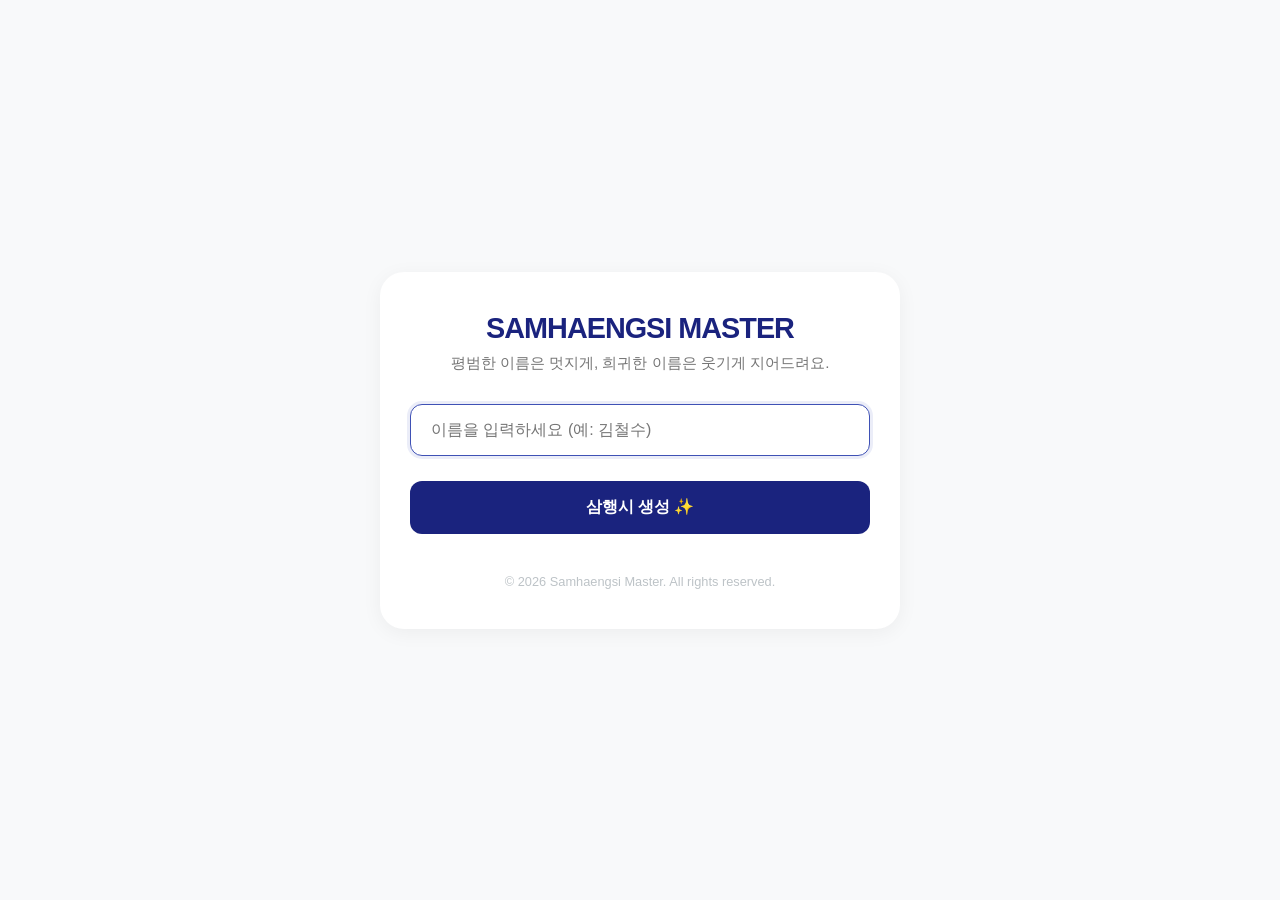
==== index.html @ 1aafc0a6 "Add funny and absurd fallbacks for missing characters" ====
<!DOCTYPE html>
<html lang="ko">
<head>
    <meta charset="UTF-8">
    <meta name="viewport" content="width=device-width, initial-scale=1.0">
    <title>삼행시 마스터 | Samhaengsi Master</title>
    <style>
        :root {
            --primary-color: #1a237e;
            --accent-color: #3f51b5;
            --bg-color: #f8f9fa;
            --card-bg: #ffffff;
            --text-main: #212121;
            --text-sub: #757575;
            --border-color: #e0e0e0;
        }

        * {
            box-sizing: border-box;
            margin: 0;
            padding: 0;
            font-family: 'Pretendard', -apple-system, BlinkMacSystemFont, 'Apple SD Gothic Neo', 'Noto Sans KR', 'Malgun Gothic', sans-serif;
        }

        body {
            background-color: var(--bg-color);
            color: var(--text-main);
            display: flex;
            justify-content: center;
            align-items: center;
            min-height: 100vh;
            padding: 20px;
        }

        .app-container {
            max-width: 520px;
            width: 100%;
            background: var(--card-bg);
            padding: 40px 30px;
            border-radius: 24px;
            box-shadow: 0 4px 20px rgba(0,0,0,0.05);
            text-align: center;
        }

        .header {
            margin-bottom: 30px;
        }

        .header h1 {
            font-size: 1.8rem;
            color: var(--primary-color);
            font-weight: 800;
            letter-spacing: -1px;
            margin-bottom: 8px;
        }

        .header p {
            font-size: 0.95rem;
            color: var(--text-sub);
        }

        .input-section {
            margin-bottom: 25px;
        }

        input {
            width: 100%;
            padding: 16px 20px;
            border: 1px solid var(--border-color);
            border-radius: 12px;
            font-size: 1rem;
            outline: none;
            transition: all 0.2s;
            background-color: #fff;
        }

        input:focus {
            border-color: var(--accent-color);
            box-shadow: 0 0 0 3px rgba(63, 81, 181, 0.1);
        }

        .btn-group {
            display: flex;
            gap: 10px;
        }

        button {
            flex: 1;
            padding: 16px;
            border: none;
            border-radius: 12px;
            font-size: 1rem;
            font-weight: 700;
            cursor: pointer;
            transition: all 0.2s;
        }

        .btn-primary {
            background-color: var(--primary-color);
            color: white;
        }

        .btn-primary:hover {
            background-color: var(--accent-color);
            transform: translateY(-1px);
        }

        .btn-copy {
            background-color: #f1f3f4;
            color: var(--text-main);
            display: none;
        }

        .btn-copy:hover {
            background-color: #e8eaed;
        }

        #result-area {
            margin-top: 40px;
            text-align: left;
        }

        .poem-card {
            padding: 24px;
            background-color: #fafafa;
            border-radius: 16px;
            border-left: 4px solid var(--primary-color);
            display: none;
            animation: slideUp 0.4s ease-out forwards;
        }

        @keyframes slideUp {
            from { opacity: 0; transform: translateY(10px); }
            to { opacity: 1; transform: translateY(0); }
        }

        .poem-line {
            margin-bottom: 16px;
            display: flex;
            align-items: center;
        }

        .poem-line:last-child {
            margin-bottom: 0;
        }

        .initial-box {
            width: 36px;
            height: 36px;
            background-color: var(--primary-color);
            color: white;
            display: flex;
            justify-content: center;
            align-items: center;
            border-radius: 8px;
            font-weight: 900;
            font-size: 1.1rem;
            margin-right: 16px;
            flex-shrink: 0;
        }

        .content-text {
            font-size: 1.05rem;
            color: #333;
            font-weight: 500;
            line-height: 1.5;
        }

        .footer {
            margin-top: 40px;
            font-size: 0.8rem;
            color: #bdc3c7;
        }

        #toast {
            position: fixed;
            bottom: 30px;
            left: 50%;
            transform: translateX(-50%);
            background: rgba(0,0,0,0.8);
            color: white;
            padding: 10px 20px;
            border-radius: 30px;
            font-size: 0.9rem;
            display: none;
            z-index: 1000;
        }
    </style>
</head>
<body>

<div class="app-container">
    <div class="header">
        <h1>SAMHAENGSI MASTER</h1>
        <p>평범한 이름은 멋지게, 희귀한 이름은 웃기게 지어드려요.</p>
    </div>

    <div class="input-section">
        <input type="text" id="nameInput" placeholder="이름을 입력하세요 (예: 김철수)" maxlength="10">
    </div>

    <div class="btn-group">
        <button class="btn-primary" onclick="generatePoem()">삼행시 생성 ✨</button>
        <button id="copyBtn" class="btn-copy" onclick="copyToClipboard()">복사하기 📋</button>
    </div>

    <div id="result-area">
        <div id="poemCard" class="poem-card"></div>
    </div>

    <div class="footer">
        © 2026 Samhaengsi Master. All rights reserved.
    </div>
</div>

<div id="toast">복사되었습니다!</div>

<script>
    const database = {
        '가': {
            start: ['가장 먼저 떠오르는 소중한 사람', '가슴 속에 품어온 따뜻한 진심', '가을 햇살처럼 포근한 당신의 미소'],
            middle: ['가까이서 지켜보는 것만으로도 충분한', '가볍게 산책하며 오늘 하루를 정리하고', '가늠할 수 없는 당신의 열정을 응원해요'],
            end: ['가장 행복한 순간이 당신과 함께하길', '가뿐하게 오늘 하루도 잘 마무리에요', '가슴 벅찬 감동이 일상에 가득하기를']
        },
        '나': {
            start: ['나른한 오후의 햇살 같은 따스함', '나만 알고 싶은 숨은 보석 같은 당신', '나 오늘 좀 괜찮은데? 싶은 그런 날'],
            middle: ['나를 설레게 하는 당신의 깜짝 선물', '나란히 앉아 도란도란 이야기 나누고픈', '나날이 발전하는 당신의 모습이 멋져요'],
            end: ['나날이 더 좋은 사람으로 성장할 당신', '나란히 서서 같은 곳을 바라보는 우리', '나중에 돌아봐도 미소 지을 오늘이길']
        },
        '다': {
            start: ['다 잘될 거예요, 걱정은 잠시 접어둬요', '다채로운 일상의 조각들이 모여지는 오늘', '다정한 말투에 사르르 녹아버리는 마음'],
            middle: ['다시 생각해도 당신은 정말 좋은 사람', '다채로운 매력으로 주변을 물들이는', '다정함이 배어있는 행동에 감동받아요'],
            end: ['다 이루어질 거예요, 당신의 간절한 꿈', '다시는 오지 않을 소중한 찰나를 즐기세요', '다 함께 웃으며 행복한 추억을 남기길']
        },
        '라': {
            start: ['라떼 한 잔의 여유가 필요한 시간', '라디오에서 최애곡이 흘러나올 때의 기분'],
            middle: ['라인업을 화려하게 장식할 오늘의 주인공', '라벨을 떼지 않은 새 옷처럼 설레는'],
            end: ['라라라 콧노래가 절로 나오는 하루 되길', '라이징 스타보다 더 반짝이는 당신입니다']
        },
        '마': {
            start: ['마음 속에 저장하고 싶은 오늘의 풍경', '마법처럼 기분 좋은 일이 생길 것 같아요'],
            middle: ['마주 앉아 도란도란 이야기 나누고 싶은', '마음이 따뜻해지는 코코아 한 잔의 위로'],
            end: ['마침내 빛을 발할 당신의 노력을 믿어요', '마음 부자가 되는 넉넉한 하루 보내세요']
        },
        '바': {
            start: ['바쁜 일상 속에서도 잃지 않는 유머', '바람 소리가 기분 좋게 귓가를 스칠 때'],
            middle: ['바삐 움직이는 세상 속 나만의 속도로', '바르게 행동하려 노력하는 당신의 마음'],
            end: ['바라는 모든 일이 착착 이뤄질 거예요', '바닥난 에너지도 풀충전되는 하루 되길']
        },
        '사': {
            start: ['사랑 가득한 하트 뿅뿅 에너지를 보내요', '사실 당신은 존재 자체로 완벽한 사람'],
            middle: ['사계절 내내 보고 싶은 최애 같은 사람', '사려 깊은 행동에 모두가 감동받아요'],
            end: ['사뿐사뿐 당신의 앞날에 꽃길만 펼쳐지길', '사라지지 않을 기분 좋은 여운을 남겨주세요']
        },
        '아': {
            start: ['아침에 눈 떴을 때 컨디션 최상인 날', '아이스 아메리카노 한 잔의 수혈처럼'],
            middle: ['아주 작은 것에서도 감사함을 찾아내는', '아름다운 풍경 속에 당신이 있어 완벽한'],
            end: ['아름다운 오늘을 멋지게 기록해봐요', '아침이 올 때까지 푹 잘 자요, 굿나잇']
        },
        '자': {
            start: ['자꾸만 손이 가는 새우깡 같은 매력', '자신감 뿜뿜! 오늘은 내가 주인공'],
            middle: ['자유롭게 날개를 펴고 하고 싶은 거 다 해', '자랑하고 싶은 당신의 업무 능력과 센스'],
            end: ['자랑스러운 나의 친구, 언제나 당신 편이야', '자고 일어나면 더 좋은 일이 생길 거예요']
        },
        '차': {
            start: ['차분하게 차 한 잔 마시며 힐링 타임', '차원이 다른 센스에 감탄이 절로 나와요'],
            middle: ['차세대 리더로서의 자질이 충분한 당신', '차분한 목소리로 전하는 진심 어린 위로'],
            end: ['차세대 인싸는 바로 당신입니다, 화이팅', '차원이 다른 행복을 선물해 줄게요']
        },
        '카': {
            start: ['카톡 소리에 심장이 바운스 설레는 아침', '카메라 렌즈를 압도하는 당신의 비주얼'],
            middle: ['카운트다운 시작! 당신의 시대가 옵니다', '카페라떼처럼 부드럽고 포근한 목소리'],
            end: ['카타르시스를 느끼게 해줄 당신의 성공', '카톡 답장 기다리는 설렘으로 가득한 밤']
        },
        '타': {
            start: ['타이밍 좋게 신호등이 초록불일 때의 기쁨', '타인보다 나 자신을 먼저 사랑하는 연습'],
            middle: ['타임머신 타고 미래로 가도 당신이 최고', '타인에게 선한 영향력을 주는 아름다운 삶'],
            end: ['타인에게 꼭 필요한 사람이 되어 빛나네요', '타오르는 불꽃처럼 화려한 결실을 맺길']
        },
        '파': {
            start: ['파란 하늘 보며 기분 전환하기 좋은 날', '파티 타임! 오늘 밤 주인공은 나야 나'],
            middle: ['파이팅 넘치는 당신의 앞날을 응원합니다', '파스텔톤 꿈을 현실로 만들어가는 노력'],
            end: ['파란 하늘만큼이나 넓고 깊은 당신의 꿈', '파도처럼 부서져도 다시 일어날 당신의 저력']
        },
        '하': {
            start: ['하늘이 내린 최고의 선물은 바로 당신', '하루 종일 뒹굴뒹굴하고 싶은 토요일'],
            middle: ['하루하루 성장하는 당신의 모습이 멋져요', '하이파이브하며 성공을 축하할 날을 위해'],
            end: ['하하하 웃음소리가 끊이지 않는 행복한 집', '하늘 위 별처럼 영원히 반짝이는 스타 되길']
        },
        '김': {
            start: ['김이 모락모락 나는 밥처럼 포근한 사람', '김밥 속에 꽉 찬 재료처럼 알찬 매력'],
            middle: ['기분 좋은 에너지가 뿜뿜 솟아나게 하는', '기억 속에 오래도록 남을 소중한 인연'],
            end: ['깊은 밤 밤하늘의 별처럼 빛나는 당신 되길', '기적 같은 일이 당신의 일상에 매일 일어날 거예요']
        },
        '이': {
            start: ['이 세상 텐션이 아닌 역대급 텐션의 소유자', '이거 실화냐? 싶을 정도로 완벽한 당신'],
            middle: ['이슬처럼 맑고 깨끗한 마음씨를 가진 사람', '이렇게 좋은 날 당신과 함께라 행복합니다'],
            end: ['이토록 사랑스러운 당신의 앞날을 축복해요', '이루어질 거예요, 당신이 간절히 소망하던 일']
        }
    };

    function generatePoem() {
        const input = document.getElementById('nameInput');
        const card = document.getElementById('poemCard');
        const copyBtn = document.getElementById('copyBtn');
        const name = input.value.trim();

        if (!name) {
            alert('이름을 입력해주세요!');
            return;
        }

        let html = '';
        const len = name.length;

        for (let i = 0; i < len; i++) {
            const char = name[i];
            
            // 데이터가 없는 글자는 '완전 웃긴' 황당 문구로 대체
            const funnyFallbacks = {
                start: [
                    `${char}랄라라... 갑자기 춤추는 냉장고를 본 적 있나요?`,
                    `${char}큼한 레몬을 먹고 얼굴이 구겨진 고양이처럼`,
                    `${char}치 마켓에서 산 신비로운 항아리 속에서`,
                    `${char}라라! 외치며 화장실로 달려가는 뒷모습`,
                    `${char}기지개 켜다 허리에 담 걸린 할아버지의 심정으로`
                ],
                middle: [
                    `${char}우우... 늑대 소리를 내며 편의점으로 들어가는`,
                    `${char}파리... 아니 와이파이를 찾아 지붕 위를 헤매는`,
                    `${char}루 종일 비둘기랑 대화하며 빵 부스러기를 나누는`,
                    `${char}신감 넘치게 신발을 거꾸로 신고 출근하는`,
                    `${char}꾸만 콧구멍에 손이 가는 마성의 중독성으로`
                ],
                end: [
                    `${char}말 황당해서 말이 안 나오는 이 상황을 즐겨봐요`,
                    `${char}일은 꼭 정신 차리고 살아야겠다고 다짐합니다`,
                    `${char}분하게 미역국에 밥 말아 먹고 푹 자려 합니다`,
                    `${char}렁탕 국물을 원샷하고 포효하는 당신이 주인공`,
                    `${char}상한 사람 아니에요, 그냥 좀 참신할 뿐입니다`
                ]
            };

            let type = 'middle';
            if (i === 0) type = 'start';
            else if (i === len - 1) type = 'end';

            let phrases;
            if (database[char] && database[char][type]) {
                phrases = database[char][type];
            } else {
                // 데이터 없으면 웃긴 문구에서 랜덤 선택
                phrases = funnyFallbacks[type];
            }

            const randomPhrase = phrases[Math.floor(Math.random() * phrases.length)];
            
            html += `
                <div class="poem-line">
                    <div class="initial-box">${char}</div>
                    <div class="content-text">${randomPhrase}</div>
                </div>
            `;
        }

        card.innerHTML = html;
        card.style.display = 'block';
        copyBtn.style.display = 'block';
        
        card.style.animation = 'none';
        card.offsetHeight; 
        card.style.animation = null;
    }

    function copyToClipboard() {
        const card = document.getElementById('poemCard');
        const lines = card.querySelectorAll('.poem-line');
        if (lines.length === 0) return;

        let text = "";
        lines.forEach(line => {
            const initial = line.querySelector('.initial-box').innerText;
            const content = line.querySelector('.content-text').innerText;
            text += `${initial}: ${content}\n`;
        });

        if (navigator.clipboard && window.isSecureContext) {
            navigator.clipboard.writeText(text).then(() => { showToast(); });
        } else {
            const textArea = document.createElement("textarea");
            textArea.value = text;
            document.body.appendChild(textArea);
            textArea.select();
            try { document.execCommand('copy'); showToast(); } catch (err) {}
            document.body.removeChild(textArea);
        }
    }

    function showToast() {
        const toast = document.getElementById('toast');
        toast.style.display = 'block';
        setTimeout(() => { toast.style.display = 'none'; }, 2000);
    }

    document.getElementById('nameInput').addEventListener('keypress', function (e) {
        if (e.key === 'Enter') generatePoem();
    });

    window.onload = () => document.getElementById('nameInput').focus();
</script>

</body>
</html>
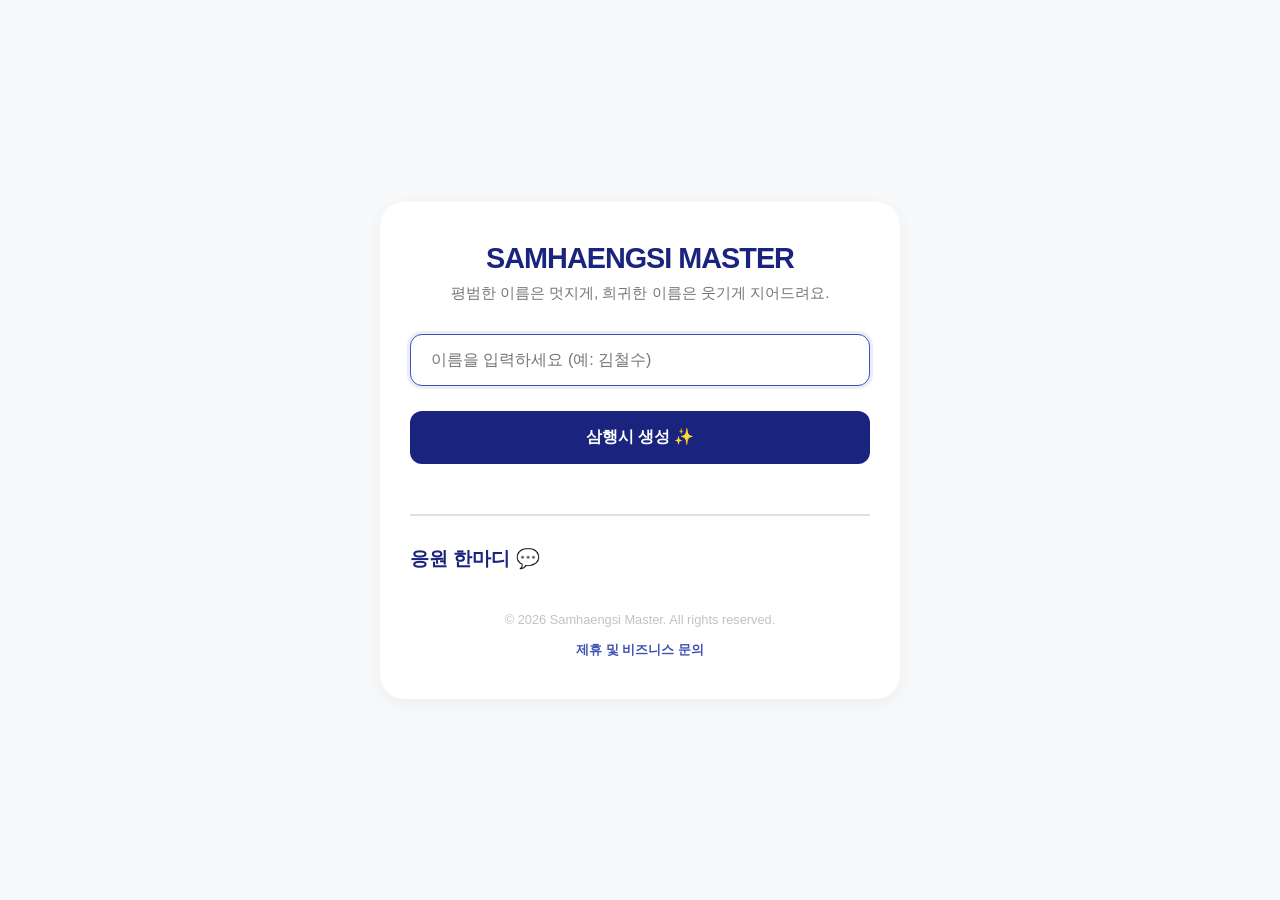
==== commit c9fc80ad: "Add partnership form and Giscus comments" ====
--- a/index.html
+++ b/index.html
@@ -4,188 +4,7 @@
     <meta charset="UTF-8">
     <meta name="viewport" content="width=device-width, initial-scale=1.0">
     <title>삼행시 마스터 | Samhaengsi Master</title>
-    <style>
-        :root {
-            --primary-color: #1a237e;
-            --accent-color: #3f51b5;
-            --bg-color: #f8f9fa;
-            --card-bg: #ffffff;
-            --text-main: #212121;
-            --text-sub: #757575;
-            --border-color: #e0e0e0;
-        }
-
-        * {
-            box-sizing: border-box;
-            margin: 0;
-            padding: 0;
-            font-family: 'Pretendard', -apple-system, BlinkMacSystemFont, 'Apple SD Gothic Neo', 'Noto Sans KR', 'Malgun Gothic', sans-serif;
-        }
-
-        body {
-            background-color: var(--bg-color);
-            color: var(--text-main);
-            display: flex;
-            justify-content: center;
-            align-items: center;
-            min-height: 100vh;
-            padding: 20px;
-        }
-
-        .app-container {
-            max-width: 520px;
-            width: 100%;
-            background: var(--card-bg);
-            padding: 40px 30px;
-            border-radius: 24px;
-            box-shadow: 0 4px 20px rgba(0,0,0,0.05);
-            text-align: center;
-        }
-
-        .header {
-            margin-bottom: 30px;
-        }
-
-        .header h1 {
-            font-size: 1.8rem;
-            color: var(--primary-color);
-            font-weight: 800;
-            letter-spacing: -1px;
-            margin-bottom: 8px;
-        }
-
-        .header p {
-            font-size: 0.95rem;
-            color: var(--text-sub);
-        }
-
-        .input-section {
-            margin-bottom: 25px;
-        }
-
-        input {
-            width: 100%;
-            padding: 16px 20px;
-            border: 1px solid var(--border-color);
-            border-radius: 12px;
-            font-size: 1rem;
-            outline: none;
-            transition: all 0.2s;
-            background-color: #fff;
-        }
-
-        input:focus {
-            border-color: var(--accent-color);
-            box-shadow: 0 0 0 3px rgba(63, 81, 181, 0.1);
-        }
-
-        .btn-group {
-            display: flex;
-            gap: 10px;
-        }
-
-        button {
-            flex: 1;
-            padding: 16px;
-            border: none;
-            border-radius: 12px;
-            font-size: 1rem;
-            font-weight: 700;
-            cursor: pointer;
-            transition: all 0.2s;
-        }
-
-        .btn-primary {
-            background-color: var(--primary-color);
-            color: white;
-        }
-
-        .btn-primary:hover {
-            background-color: var(--accent-color);
-            transform: translateY(-1px);
-        }
-
-        .btn-copy {
-            background-color: #f1f3f4;
-            color: var(--text-main);
-            display: none;
-        }
-
-        .btn-copy:hover {
-            background-color: #e8eaed;
-        }
-
-        #result-area {
-            margin-top: 40px;
-            text-align: left;
-        }
-
-        .poem-card {
-            padding: 24px;
-            background-color: #fafafa;
-            border-radius: 16px;
-            border-left: 4px solid var(--primary-color);
-            display: none;
-            animation: slideUp 0.4s ease-out forwards;
-        }
-
-        @keyframes slideUp {
-            from { opacity: 0; transform: translateY(10px); }
-            to { opacity: 1; transform: translateY(0); }
-        }
-
-        .poem-line {
-            margin-bottom: 16px;
-            display: flex;
-            align-items: center;
-        }
-
-        .poem-line:last-child {
-            margin-bottom: 0;
-        }
-
-        .initial-box {
-            width: 36px;
-            height: 36px;
-            background-color: var(--primary-color);
-            color: white;
-            display: flex;
-            justify-content: center;
-            align-items: center;
-            border-radius: 8px;
-            font-weight: 900;
-            font-size: 1.1rem;
-            margin-right: 16px;
-            flex-shrink: 0;
-        }
-
-        .content-text {
-            font-size: 1.05rem;
-            color: #333;
-            font-weight: 500;
-            line-height: 1.5;
-        }
-
-        .footer {
-            margin-top: 40px;
-            font-size: 0.8rem;
-            color: #bdc3c7;
-        }
-
-        #toast {
-            position: fixed;
-            bottom: 30px;
-            left: 50%;
-            transform: translateX(-50%);
-            background: rgba(0,0,0,0.8);
-            color: white;
-            padding: 10px 20px;
-            border-radius: 30px;
-            font-size: 0.9rem;
-            display: none;
-            z-index: 1000;
-        }
-    </style>
+    <link rel="stylesheet" href="style.css">
 </head>
 <body>
 
@@ -208,206 +27,56 @@
         <div id="poemCard" class="poem-card"></div>
     </div>
 
+    <!-- Comment Section (Giscus Integration) -->
+    <div class="comment-section" style="margin-top: 50px; text-align: left; border-top: 2px solid var(--border-color); padding-top: 30px;">
+        <h2 style="font-size: 1.2rem; color: var(--primary-color); margin-bottom: 20px;">응원 한마디 💬</h2>
+        
+        <script src="https://giscus.app/client.js"
+                data-repo="kahngjo-michu/new"
+                data-repo-id="R_kgDOSAjq4Q"
+                data-category="General"
+                data-category-id="DIC_kwDOSAjq4c4C6vnS"
+                data-mapping="pathname"
+                data-strict="0"
+                data-reactions-enabled="1"
+                data-emit-metadata="0"
+                data-input-position="bottom"
+                data-theme="light"
+                data-lang="ko"
+                crossorigin="anonymous"
+                async>
+        </script>
+    </div>
+
     <div class="footer">
         © 2026 Samhaengsi Master. All rights reserved.
+        <br><br>
+        <a href="#" onclick="toggleForm(); return false;" style="color: var(--accent-color); text-decoration: none; font-weight: 600;">제휴 및 비즈니스 문의</a>
+    </div>
+
+    <!-- Formspree Partnership Form -->
+    <div id="partnership-form" class="partnership-section" style="display: none; margin-top: 30px; text-align: left; border-top: 1px solid var(--border-color); padding-top: 30px;">
+        <h2 style="font-size: 1.2rem; color: var(--primary-color); margin-bottom: 15px;">제휴 문의하기</h2>
+        <form action="https://formspree.io/f/mqewkakv" method="POST">
+            <div class="input-group">
+                <label for="comp-name">성함/업체명</label>
+                <input type="text" name="name" id="comp-name" required placeholder="예: (주)샘플">
+            </div>
+            <div class="input-group">
+                <label for="email">이메일 주소</label>
+                <input type="email" name="_replyto" id="email" required placeholder="example@domain.com">
+            </div>
+            <div class="input-group">
+                <label for="message">문의 내용</label>
+                <textarea name="message" id="message" required placeholder="문의하실 내용을 입력해주세요."></textarea>
+            </div>
+            <button type="submit" class="btn-primary" style="width: 100%; margin-top: 15px;">문의 보내기</button>
+        </form>
     </div>
 </div>
 
 <div id="toast">복사되었습니다!</div>
 
-<script>
-    const database = {
-        '가': {
-            start: ['가장 먼저 떠오르는 소중한 사람', '가슴 속에 품어온 따뜻한 진심', '가을 햇살처럼 포근한 당신의 미소'],
-            middle: ['가까이서 지켜보는 것만으로도 충분한', '가볍게 산책하며 오늘 하루를 정리하고', '가늠할 수 없는 당신의 열정을 응원해요'],
-            end: ['가장 행복한 순간이 당신과 함께하길', '가뿐하게 오늘 하루도 잘 마무리에요', '가슴 벅찬 감동이 일상에 가득하기를']
-        },
-        '나': {
-            start: ['나른한 오후의 햇살 같은 따스함', '나만 알고 싶은 숨은 보석 같은 당신', '나 오늘 좀 괜찮은데? 싶은 그런 날'],
-            middle: ['나를 설레게 하는 당신의 깜짝 선물', '나란히 앉아 도란도란 이야기 나누고픈', '나날이 발전하는 당신의 모습이 멋져요'],
-            end: ['나날이 더 좋은 사람으로 성장할 당신', '나란히 서서 같은 곳을 바라보는 우리', '나중에 돌아봐도 미소 지을 오늘이길']
-        },
-        '다': {
-            start: ['다 잘될 거예요, 걱정은 잠시 접어둬요', '다채로운 일상의 조각들이 모여지는 오늘', '다정한 말투에 사르르 녹아버리는 마음'],
-            middle: ['다시 생각해도 당신은 정말 좋은 사람', '다채로운 매력으로 주변을 물들이는', '다정함이 배어있는 행동에 감동받아요'],
-            end: ['다 이루어질 거예요, 당신의 간절한 꿈', '다시는 오지 않을 소중한 찰나를 즐기세요', '다 함께 웃으며 행복한 추억을 남기길']
-        },
-        '라': {
-            start: ['라떼 한 잔의 여유가 필요한 시간', '라디오에서 최애곡이 흘러나올 때의 기분'],
-            middle: ['라인업을 화려하게 장식할 오늘의 주인공', '라벨을 떼지 않은 새 옷처럼 설레는'],
-            end: ['라라라 콧노래가 절로 나오는 하루 되길', '라이징 스타보다 더 반짝이는 당신입니다']
-        },
-        '마': {
-            start: ['마음 속에 저장하고 싶은 오늘의 풍경', '마법처럼 기분 좋은 일이 생길 것 같아요'],
-            middle: ['마주 앉아 도란도란 이야기 나누고 싶은', '마음이 따뜻해지는 코코아 한 잔의 위로'],
-            end: ['마침내 빛을 발할 당신의 노력을 믿어요', '마음 부자가 되는 넉넉한 하루 보내세요']
-        },
-        '바': {
-            start: ['바쁜 일상 속에서도 잃지 않는 유머', '바람 소리가 기분 좋게 귓가를 스칠 때'],
-            middle: ['바삐 움직이는 세상 속 나만의 속도로', '바르게 행동하려 노력하는 당신의 마음'],
-            end: ['바라는 모든 일이 착착 이뤄질 거예요', '바닥난 에너지도 풀충전되는 하루 되길']
-        },
-        '사': {
-            start: ['사랑 가득한 하트 뿅뿅 에너지를 보내요', '사실 당신은 존재 자체로 완벽한 사람'],
-            middle: ['사계절 내내 보고 싶은 최애 같은 사람', '사려 깊은 행동에 모두가 감동받아요'],
-            end: ['사뿐사뿐 당신의 앞날에 꽃길만 펼쳐지길', '사라지지 않을 기분 좋은 여운을 남겨주세요']
-        },
-        '아': {
-            start: ['아침에 눈 떴을 때 컨디션 최상인 날', '아이스 아메리카노 한 잔의 수혈처럼'],
-            middle: ['아주 작은 것에서도 감사함을 찾아내는', '아름다운 풍경 속에 당신이 있어 완벽한'],
-            end: ['아름다운 오늘을 멋지게 기록해봐요', '아침이 올 때까지 푹 잘 자요, 굿나잇']
-        },
-        '자': {
-            start: ['자꾸만 손이 가는 새우깡 같은 매력', '자신감 뿜뿜! 오늘은 내가 주인공'],
-            middle: ['자유롭게 날개를 펴고 하고 싶은 거 다 해', '자랑하고 싶은 당신의 업무 능력과 센스'],
-            end: ['자랑스러운 나의 친구, 언제나 당신 편이야', '자고 일어나면 더 좋은 일이 생길 거예요']
-        },
-        '차': {
-            start: ['차분하게 차 한 잔 마시며 힐링 타임', '차원이 다른 센스에 감탄이 절로 나와요'],
-            middle: ['차세대 리더로서의 자질이 충분한 당신', '차분한 목소리로 전하는 진심 어린 위로'],
-            end: ['차세대 인싸는 바로 당신입니다, 화이팅', '차원이 다른 행복을 선물해 줄게요']
-        },
-        '카': {
-            start: ['카톡 소리에 심장이 바운스 설레는 아침', '카메라 렌즈를 압도하는 당신의 비주얼'],
-            middle: ['카운트다운 시작! 당신의 시대가 옵니다', '카페라떼처럼 부드럽고 포근한 목소리'],
-            end: ['카타르시스를 느끼게 해줄 당신의 성공', '카톡 답장 기다리는 설렘으로 가득한 밤']
-        },
-        '타': {
-            start: ['타이밍 좋게 신호등이 초록불일 때의 기쁨', '타인보다 나 자신을 먼저 사랑하는 연습'],
-            middle: ['타임머신 타고 미래로 가도 당신이 최고', '타인에게 선한 영향력을 주는 아름다운 삶'],
-            end: ['타인에게 꼭 필요한 사람이 되어 빛나네요', '타오르는 불꽃처럼 화려한 결실을 맺길']
-        },
-        '파': {
-            start: ['파란 하늘 보며 기분 전환하기 좋은 날', '파티 타임! 오늘 밤 주인공은 나야 나'],
-            middle: ['파이팅 넘치는 당신의 앞날을 응원합니다', '파스텔톤 꿈을 현실로 만들어가는 노력'],
-            end: ['파란 하늘만큼이나 넓고 깊은 당신의 꿈', '파도처럼 부서져도 다시 일어날 당신의 저력']
-        },
-        '하': {
-            start: ['하늘이 내린 최고의 선물은 바로 당신', '하루 종일 뒹굴뒹굴하고 싶은 토요일'],
-            middle: ['하루하루 성장하는 당신의 모습이 멋져요', '하이파이브하며 성공을 축하할 날을 위해'],
-            end: ['하하하 웃음소리가 끊이지 않는 행복한 집', '하늘 위 별처럼 영원히 반짝이는 스타 되길']
-        },
-        '김': {
-            start: ['김이 모락모락 나는 밥처럼 포근한 사람', '김밥 속에 꽉 찬 재료처럼 알찬 매력'],
-            middle: ['기분 좋은 에너지가 뿜뿜 솟아나게 하는', '기억 속에 오래도록 남을 소중한 인연'],
-            end: ['깊은 밤 밤하늘의 별처럼 빛나는 당신 되길', '기적 같은 일이 당신의 일상에 매일 일어날 거예요']
-        },
-        '이': {
-            start: ['이 세상 텐션이 아닌 역대급 텐션의 소유자', '이거 실화냐? 싶을 정도로 완벽한 당신'],
-            middle: ['이슬처럼 맑고 깨끗한 마음씨를 가진 사람', '이렇게 좋은 날 당신과 함께라 행복합니다'],
-            end: ['이토록 사랑스러운 당신의 앞날을 축복해요', '이루어질 거예요, 당신이 간절히 소망하던 일']
-        }
-    };
-
-    function generatePoem() {
-        const input = document.getElementById('nameInput');
-        const card = document.getElementById('poemCard');
-        const copyBtn = document.getElementById('copyBtn');
-        const name = input.value.trim();
-
-        if (!name) {
-            alert('이름을 입력해주세요!');
-            return;
-        }
-
-        let html = '';
-        const len = name.length;
-
-        for (let i = 0; i < len; i++) {
-            const char = name[i];
-            
-            // 데이터가 없는 글자는 '완전 웃긴' 황당 문구로 대체
-            const funnyFallbacks = {
-                start: [
-                    `${char}랄라라... 갑자기 춤추는 냉장고를 본 적 있나요?`,
-                    `${char}큼한 레몬을 먹고 얼굴이 구겨진 고양이처럼`,
-                    `${char}치 마켓에서 산 신비로운 항아리 속에서`,
-                    `${char}라라! 외치며 화장실로 달려가는 뒷모습`,
-                    `${char}기지개 켜다 허리에 담 걸린 할아버지의 심정으로`
-                ],
-                middle: [
-                    `${char}우우... 늑대 소리를 내며 편의점으로 들어가는`,
-                    `${char}파리... 아니 와이파이를 찾아 지붕 위를 헤매는`,
-                    `${char}루 종일 비둘기랑 대화하며 빵 부스러기를 나누는`,
-                    `${char}신감 넘치게 신발을 거꾸로 신고 출근하는`,
-                    `${char}꾸만 콧구멍에 손이 가는 마성의 중독성으로`
-                ],
-                end: [
-                    `${char}말 황당해서 말이 안 나오는 이 상황을 즐겨봐요`,
-                    `${char}일은 꼭 정신 차리고 살아야겠다고 다짐합니다`,
-                    `${char}분하게 미역국에 밥 말아 먹고 푹 자려 합니다`,
-                    `${char}렁탕 국물을 원샷하고 포효하는 당신이 주인공`,
-                    `${char}상한 사람 아니에요, 그냥 좀 참신할 뿐입니다`
-                ]
-            };
-
-            let type = 'middle';
-            if (i === 0) type = 'start';
-            else if (i === len - 1) type = 'end';
-
-            let phrases;
-            if (database[char] && database[char][type]) {
-                phrases = database[char][type];
-            } else {
-                // 데이터 없으면 웃긴 문구에서 랜덤 선택
-                phrases = funnyFallbacks[type];
-            }
-
-            const randomPhrase = phrases[Math.floor(Math.random() * phrases.length)];
-            
-            html += `
-                <div class="poem-line">
-                    <div class="initial-box">${char}</div>
-                    <div class="content-text">${randomPhrase}</div>
-                </div>
-            `;
-        }
-
-        card.innerHTML = html;
-        card.style.display = 'block';
-        copyBtn.style.display = 'block';
-        
-        card.style.animation = 'none';
-        card.offsetHeight; 
-        card.style.animation = null;
-    }
-
-    function copyToClipboard() {
-        const card = document.getElementById('poemCard');
-        const lines = card.querySelectorAll('.poem-line');
-        if (lines.length === 0) return;
-
-        let text = "";
-        lines.forEach(line => {
-            const initial = line.querySelector('.initial-box').innerText;
-            const content = line.querySelector('.content-text').innerText;
-            text += `${initial}: ${content}\n`;
-        });
-
-        if (navigator.clipboard && window.isSecureContext) {
-            navigator.clipboard.writeText(text).then(() => { showToast(); });
-        } else {
-            const textArea = document.createElement("textarea");
-            textArea.value = text;
-            document.body.appendChild(textArea);
-            textArea.select();
-            try { document.execCommand('copy'); showToast(); } catch (err) {}
-            document.body.removeChild(textArea);
-        }
-    }
-
-    function showToast() {
-        const toast = document.getElementById('toast');
-        toast.style.display = 'block';
-        setTimeout(() => { toast.style.display = 'none'; }, 2000);
-    }
-
-    document.getElementById('nameInput').addEventListener('keypress', function (e) {
-        if (e.key === 'Enter') generatePoem();
-    });
-
-    window.onload = () => document.getElementById('nameInput').focus();
-</script>
-
+<script src="main.js"></script>
 </body>
 </html>
--- a/style.css
+++ b/style.css
@@ -0,0 +1,218 @@
+:root {
+    --primary-color: #1a237e;
+    --accent-color: #3f51b5;
+    --bg-color: #f8f9fa;
+    --card-bg: #ffffff;
+    --text-main: #212121;
+    --text-sub: #757575;
+    --border-color: #e0e0e0;
+}
+
+* {
+    box-sizing: border-box;
+    margin: 0;
+    padding: 0;
+    font-family: 'Pretendard', -apple-system, BlinkMacSystemFont, 'Apple SD Gothic Neo', 'Noto Sans KR', 'Malgun Gothic', sans-serif;
+}
+
+body {
+    background-color: var(--bg-color);
+    color: var(--text-main);
+    display: flex;
+    justify-content: center;
+    align-items: center;
+    min-height: 100vh;
+    padding: 20px;
+}
+
+.app-container {
+    max-width: 520px;
+    width: 100%;
+    background: var(--card-bg);
+    padding: 40px 30px;
+    border-radius: 24px;
+    box-shadow: 0 4px 20px rgba(0,0,0,0.05);
+    text-align: center;
+}
+
+.header {
+    margin-bottom: 30px;
+}
+
+.header h1 {
+    font-size: 1.8rem;
+    color: var(--primary-color);
+    font-weight: 800;
+    letter-spacing: -1px;
+    margin-bottom: 8px;
+}
+
+.header p {
+    font-size: 0.95rem;
+    color: var(--text-sub);
+}
+
+.input-section {
+    margin-bottom: 25px;
+}
+
+input {
+    width: 100%;
+    padding: 16px 20px;
+    border: 1px solid var(--border-color);
+    border-radius: 12px;
+    font-size: 1rem;
+    outline: none;
+    transition: all 0.2s;
+    background-color: #fff;
+}
+
+input:focus {
+    border-color: var(--accent-color);
+    box-shadow: 0 0 0 3px rgba(63, 81, 181, 0.1);
+}
+
+.btn-group {
+    display: flex;
+    gap: 10px;
+}
+
+button {
+    flex: 1;
+    padding: 16px;
+    border: none;
+    border-radius: 12px;
+    font-size: 1rem;
+    font-weight: 700;
+    cursor: pointer;
+    transition: all 0.2s;
+}
+
+.btn-primary {
+    background-color: var(--primary-color);
+    color: white;
+}
+
+.btn-primary:hover {
+    background-color: var(--accent-color);
+    transform: translateY(-1px);
+}
+
+.btn-copy {
+    background-color: #f1f3f4;
+    color: var(--text-main);
+    display: none;
+}
+
+.btn-copy:hover {
+    background-color: #e8eaed;
+}
+
+#result-area {
+    margin-top: 40px;
+    text-align: left;
+}
+
+.poem-card {
+    padding: 24px;
+    background-color: #fafafa;
+    border-radius: 16px;
+    border-left: 4px solid var(--primary-color);
+    display: none;
+    animation: slideUp 0.4s ease-out forwards;
+}
+
+@keyframes slideUp {
+    from { opacity: 0; transform: translateY(10px); }
+    to { opacity: 1; transform: translateY(0); }
+}
+
+.poem-line {
+    margin-bottom: 16px;
+    display: flex;
+    align-items: center;
+}
+
+.poem-line:last-child {
+    margin-bottom: 0;
+}
+
+.initial-box {
+    width: 36px;
+    height: 36px;
+    background-color: var(--primary-color);
+    color: white;
+    display: flex;
+    justify-content: center;
+    align-items: center;
+    border-radius: 8px;
+    font-weight: 900;
+    font-size: 1.1rem;
+    margin-right: 16px;
+    flex-shrink: 0;
+}
+
+.content-text {
+    font-size: 1.05rem;
+    color: #333;
+    font-weight: 500;
+    line-height: 1.5;
+}
+
+.footer {
+    margin-top: 40px;
+    font-size: 0.8rem;
+    color: #bdc3c7;
+}
+
+#toast {
+    position: fixed;
+    bottom: 30px;
+    left: 50%;
+    transform: translateX(-50%);
+    background: rgba(0,0,0,0.8);
+    color: white;
+    padding: 10px 20px;
+    border-radius: 30px;
+    font-size: 0.9rem;
+    display: none;
+    z-index: 1000;
+}
+
+.partnership-section {
+    animation: fadeIn 0.5s ease-in-out;
+}
+
+@keyframes fadeIn {
+    from { opacity: 0; }
+    to { opacity: 1; }
+}
+
+.input-group {
+    margin-bottom: 15px;
+}
+
+.input-group label {
+    display: block;
+    font-size: 0.85rem;
+    font-weight: 600;
+    color: var(--text-main);
+    margin-bottom: 5px;
+}
+
+.input-group input, 
+.input-group textarea {
+    width: 100%;
+    padding: 12px 15px;
+    border: 1px solid var(--border-color);
+    border-radius: 12px;
+    font-size: 0.95rem;
+    outline: none;
+    transition: all 0.2s;
+}
+
+.input-group input:focus, 
+.input-group textarea:focus {
+    border-color: var(--accent-color);
+    box-shadow: 0 0 0 3px rgba(63, 81, 181, 0.1);
+}
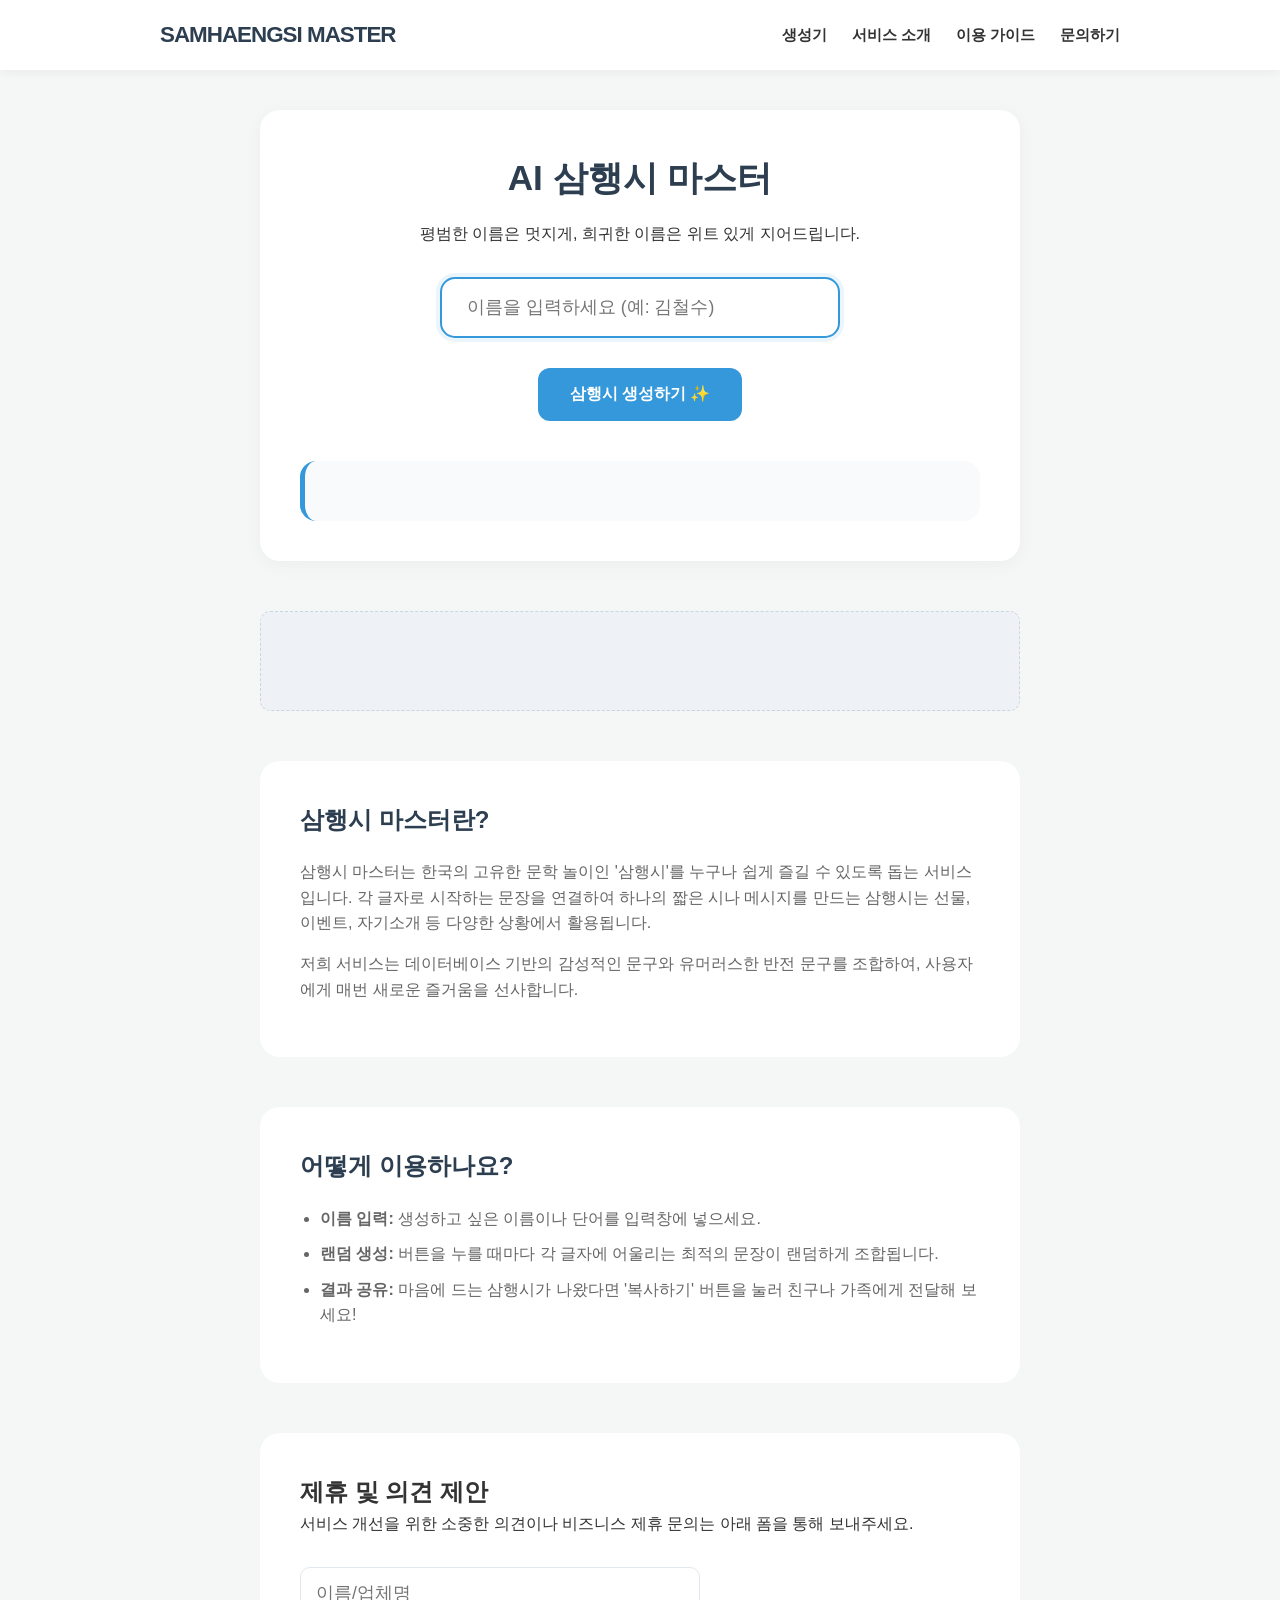
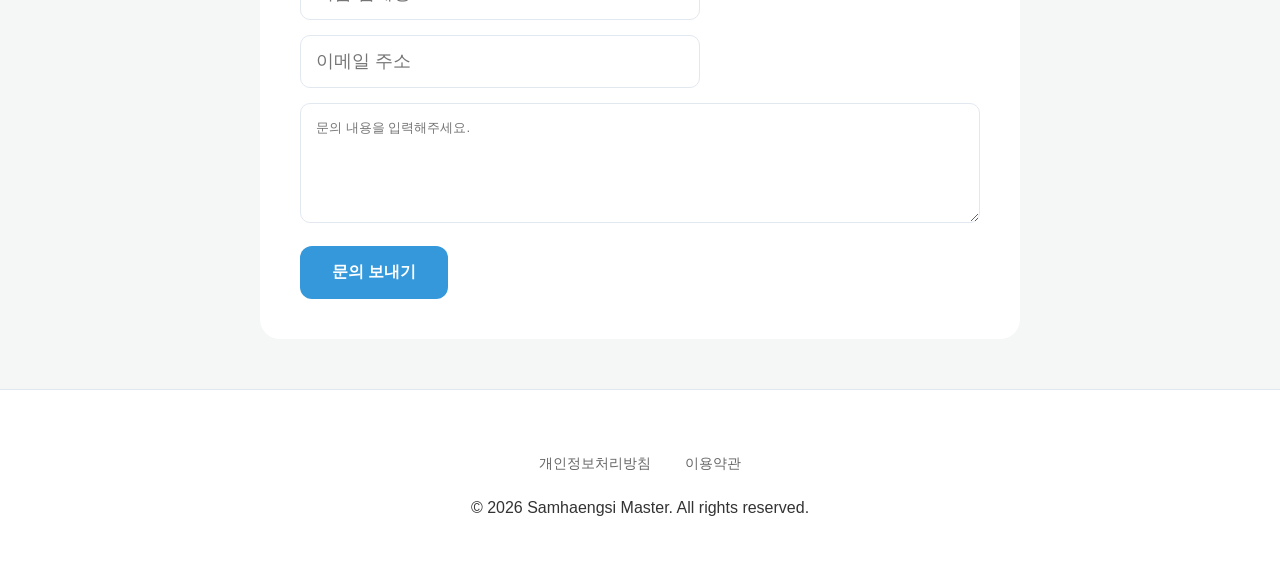
==== commit 47b96f4c: "Optimize site for Google AdSense approval" ====
--- a/index.html
+++ b/index.html
@@ -3,77 +3,106 @@
 <head>
     <meta charset="UTF-8">
     <meta name="viewport" content="width=device-width, initial-scale=1.0">
-    <title>삼행시 마스터 | Samhaengsi Master</title>
+    <title>삼행시 마스터 | AI 기반 창의적인 삼행시 생성기</title>
+    <meta name="description" content="이름만 입력하면 멋진 삼행시를 지어드리는 삼행시 마스터입니다. 인공지능이 제안하는 감성적이고 유머러스한 삼행시를 만나보세요.">
+    <meta name="google-adsense-account" content="ca-pub-3675438535838084">
+    <script async src="https://pagead2.googlesyndication.com/pagead/js/adsbygoogle.js?client=ca-pub-3675438535838084"
+         crossorigin="anonymous"></script>
     <link rel="stylesheet" href="style.css">
 </head>
 <body>
 
-<div class="app-container">
-    <div class="header">
-        <h1>SAMHAENGSI MASTER</h1>
-        <p>평범한 이름은 멋지게, 희귀한 이름은 웃기게 지어드려요.</p>
-    </div>
+<header>
+    <nav class="nav-container">
+        <div class="logo">SAMHAENGSI MASTER</div>
+        <ul class="nav-links">
+            <li><a href="#generator">생성기</a></li>
+            <li><a href="#about">서비스 소개</a></li>
+            <li><a href="#guide">이용 가이드</a></li>
+            <li><a href="#contact">문의하기</a></li>
+        </ul>
+    </nav>
+</header>
 
-    <div class="input-section">
-        <input type="text" id="nameInput" placeholder="이름을 입력하세요 (예: 김철수)" maxlength="10">
-    </div>
+<main class="app-container">
+    <!-- Generator Section -->
+    <section id="generator" class="section card">
+        <div class="header">
+            <h1>AI 삼행시 마스터</h1>
+            <p>평범한 이름은 멋지게, 희귀한 이름은 위트 있게 지어드립니다.</p>
+        </div>
 
-    <div class="btn-group">
-        <button class="btn-primary" onclick="generatePoem()">삼행시 생성 ✨</button>
-        <button id="copyBtn" class="btn-copy" onclick="copyToClipboard()">복사하기 📋</button>
-    </div>
+        <div class="input-section">
+            <input type="text" id="nameInput" placeholder="이름을 입력하세요 (예: 김철수)" maxlength="10">
+        </div>
 
-    <div id="result-area">
-        <div id="poemCard" class="poem-card"></div>
-    </div>
+        <div class="btn-group">
+            <button class="btn-primary" onclick="generatePoem()">삼행시 생성하기 ✨</button>
+            <button id="copyBtn" class="btn-copy" onclick="copyToClipboard()">복사하기 📋</button>
+        </div>
 
-    <!-- Comment Section (Giscus Integration) -->
-    <div class="comment-section" style="margin-top: 50px; text-align: left; border-top: 2px solid var(--border-color); padding-top: 30px;">
-        <h2 style="font-size: 1.2rem; color: var(--primary-color); margin-bottom: 20px;">응원 한마디 💬</h2>
-        
-        <script src="https://giscus.app/client.js"
-                data-repo="kahngjo-michu/new"
-                data-repo-id="R_kgDOSAjq4Q"
-                data-category="General"
-                data-category-id="DIC_kwDOSAjq4c4C6vnS"
-                data-mapping="pathname"
-                data-strict="0"
-                data-reactions-enabled="1"
-                data-emit-metadata="0"
-                data-input-position="bottom"
-                data-theme="light"
-                data-lang="ko"
-                crossorigin="anonymous"
-                async>
+        <div id="result-area">
+            <div id="poemCard" class="poem-card"></div>
+        </div>
+    </section>
+
+    <!-- Ad Space (Placeholder for AdSense) -->
+    <div class="ad-placeholder">
+        <ins class="adsbygoogle"
+             style="display:block"
+             data-ad-client="ca-pub-3675438535838084"
+             data-ad-slot="YOUR_AD_SLOT_ID"
+             data-ad-format="auto"
+             data-full-width-responsive="true"></ins>
+        <script>
+             (adsbygoogle = window.adsbygoogle || []).push({});
         </script>
     </div>
 
-    <div class="footer">
-        © 2026 Samhaengsi Master. All rights reserved.
-        <br><br>
-        <a href="#" onclick="toggleForm(); return false;" style="color: var(--accent-color); text-decoration: none; font-weight: 600;">제휴 및 비즈니스 문의</a>
+    <!-- About Section (Content for SEO/AdSense) -->
+    <section id="about" class="section info-content">
+        <h2>삼행시 마스터란?</h2>
+        <p>삼행시 마스터는 한국의 고유한 문학 놀이인 '삼행시'를 누구나 쉽게 즐길 수 있도록 돕는 서비스입니다. 각 글자로 시작하는 문장을 연결하여 하나의 짧은 시나 메시지를 만드는 삼행시는 선물, 이벤트, 자기소개 등 다양한 상황에서 활용됩니다.</p>
+        <p>저희 서비스는 데이터베이스 기반의 감성적인 문구와 유머러스한 반전 문구를 조합하여, 사용자에게 매번 새로운 즐거움을 선사합니다.</p>
+    </section>
+
+    <section id="guide" class="section info-content">
+        <h2>어떻게 이용하나요?</h2>
+        <ul>
+            <li><strong>이름 입력:</strong> 생성하고 싶은 이름이나 단어를 입력창에 넣으세요.</li>
+            <li><strong>랜덤 생성:</strong> 버튼을 누를 때마다 각 글자에 어울리는 최적의 문장이 랜덤하게 조합됩니다.</li>
+            <li><strong>결과 공유:</strong> 마음에 드는 삼행시가 나왔다면 '복사하기' 버튼을 눌러 친구나 가족에게 전달해 보세요!</li>
+        </ul>
+    </section>
+
+    <!-- Policy Links & Contact -->
+    <section id="contact" class="section">
+        <div class="contact-card">
+            <h2>제휴 및 의견 제안</h2>
+            <p>서비스 개선을 위한 소중한 의견이나 비즈니스 제휴 문의는 아래 폼을 통해 보내주세요.</p>
+            <form action="https://formspree.io/f/mqewkakv" method="POST" class="contact-form">
+                <div class="input-group">
+                    <input type="text" name="name" required placeholder="이름/업체명">
+                </div>
+                <div class="input-group">
+                    <input type="email" name="_replyto" required placeholder="이메일 주소">
+                </div>
+                <div class="input-group">
+                    <textarea name="message" required placeholder="문의 내용을 입력해주세요."></textarea>
+                </div>
+                <button type="submit" class="btn-primary">문의 보내기</button>
+            </form>
+        </div>
+    </section>
+</main>
+
+<footer class="footer">
+    <div class="footer-links">
+        <a href="privacy.html">개인정보처리방침</a>
+        <a href="terms.html">이용약관</a>
     </div>
-
-    <!-- Formspree Partnership Form -->
-    <div id="partnership-form" class="partnership-section" style="display: none; margin-top: 30px; text-align: left; border-top: 1px solid var(--border-color); padding-top: 30px;">
-        <h2 style="font-size: 1.2rem; color: var(--primary-color); margin-bottom: 15px;">제휴 문의하기</h2>
-        <form action="https://formspree.io/f/mqewkakv" method="POST">
-            <div class="input-group">
-                <label for="comp-name">성함/업체명</label>
-                <input type="text" name="name" id="comp-name" required placeholder="예: (주)샘플">
-            </div>
-            <div class="input-group">
-                <label for="email">이메일 주소</label>
-                <input type="email" name="_replyto" id="email" required placeholder="example@domain.com">
-            </div>
-            <div class="input-group">
-                <label for="message">문의 내용</label>
-                <textarea name="message" id="message" required placeholder="문의하실 내용을 입력해주세요."></textarea>
-            </div>
-            <button type="submit" class="btn-primary" style="width: 100%; margin-top: 15px;">문의 보내기</button>
-        </form>
-    </div>
-</div>
+    <p>© 2026 Samhaengsi Master. All rights reserved.</p>
+</footer>
 
 <div id="toast">복사되었습니다!</div>
 
--- a/style.css
+++ b/style.css
@@ -1,85 +1,127 @@
 :root {
-    --primary-color: #1a237e;
-    --accent-color: #3f51b5;
-    --bg-color: #f8f9fa;
+    --primary-color: #2c3e50;
+    --accent-color: #3498db;
+    --bg-color: #f4f7f6;
     --card-bg: #ffffff;
-    --text-main: #212121;
-    --text-sub: #757575;
-    --border-color: #e0e0e0;
+    --text-main: #333333;
+    --text-sub: #666666;
+    --border-color: #e2e8f0;
+    --nav-height: 70px;
 }
 
 * {
     box-sizing: border-box;
     margin: 0;
     padding: 0;
-    font-family: 'Pretendard', -apple-system, BlinkMacSystemFont, 'Apple SD Gothic Neo', 'Noto Sans KR', 'Malgun Gothic', sans-serif;
+    font-family: 'Pretendard', sans-serif;
+    scroll-behavior: smooth;
 }
 
 body {
     background-color: var(--bg-color);
     color: var(--text-main);
-    display: flex;
-    justify-content: center;
+    line-height: 1.6;
+}
+
+/* Header & Navigation */
+header {
+    background: white;
+    box-shadow: 0 2px 10px rgba(0,0,0,0.05);
+    position: sticky;
+    top: 0;
+    z-index: 1000;
+}
+
+.nav-container {
+    max-width: 1000px;
+    margin: 0 auto;
+    height: var(--nav-height);
+    display: flex;
+    justify-content: space-between;
     align-items: center;
-    min-height: 100vh;
-    padding: 20px;
-}
-
+    padding: 0 20px;
+}
+
+.logo {
+    font-weight: 800;
+    font-size: 1.4rem;
+    color: var(--primary-color);
+    letter-spacing: -1px;
+}
+
+.nav-links {
+    list-style: none;
+    display: flex;
+    gap: 25px;
+}
+
+.nav-links a {
+    text-decoration: none;
+    color: var(--text-main);
+    font-weight: 600;
+    font-size: 0.95rem;
+    transition: color 0.2s;
+}
+
+.nav-links a:hover {
+    color: var(--accent-color);
+}
+
+/* Main Layout */
 .app-container {
-    max-width: 520px;
-    width: 100%;
+    max-width: 800px;
+    margin: 40px auto;
+    padding: 0 20px;
+}
+
+.section {
+    margin-bottom: 50px;
+}
+
+.card {
     background: var(--card-bg);
-    padding: 40px 30px;
-    border-radius: 24px;
-    box-shadow: 0 4px 20px rgba(0,0,0,0.05);
+    padding: 40px;
+    border-radius: 20px;
+    box-shadow: 0 4px 20px rgba(0,0,0,0.04);
     text-align: center;
 }
 
-.header {
-    margin-bottom: 30px;
-}
-
+/* Generator Styling */
 .header h1 {
-    font-size: 1.8rem;
+    font-size: 2.2rem;
+    margin-bottom: 15px;
     color: var(--primary-color);
-    font-weight: 800;
-    letter-spacing: -1px;
-    margin-bottom: 8px;
-}
-
-.header p {
-    font-size: 0.95rem;
-    color: var(--text-sub);
 }
 
 .input-section {
-    margin-bottom: 25px;
+    margin: 30px 0;
 }
 
 input {
     width: 100%;
-    padding: 16px 20px;
-    border: 1px solid var(--border-color);
-    border-radius: 12px;
-    font-size: 1rem;
+    max-width: 400px;
+    padding: 18px 25px;
+    border: 2px solid var(--border-color);
+    border-radius: 15px;
+    font-size: 1.1rem;
     outline: none;
-    transition: all 0.2s;
-    background-color: #fff;
+    transition: all 0.3s;
 }
 
 input:focus {
     border-color: var(--accent-color);
-    box-shadow: 0 0 0 3px rgba(63, 81, 181, 0.1);
+    box-shadow: 0 0 0 4px rgba(52, 152, 219, 0.1);
 }
 
 .btn-group {
     display: flex;
-    gap: 10px;
+    justify-content: center;
+    gap: 15px;
+    flex-wrap: wrap;
 }
 
 button {
-    flex: 1;
-    padding: 16px;
+    padding: 16px 32px;
     border: none;
     border-radius: 12px;
     font-size: 1rem;
@@ -89,80 +131,140 @@
 }
 
 .btn-primary {
-    background-color: var(--primary-color);
+    background-color: var(--accent-color);
     color: white;
 }
 
 .btn-primary:hover {
-    background-color: var(--accent-color);
-    transform: translateY(-1px);
+    background-color: #2980b9;
+    transform: translateY(-2px);
 }
 
 .btn-copy {
-    background-color: #f1f3f4;
-    color: var(--text-main);
+    background-color: #ecf0f1;
+    color: #2c3e50;
     display: none;
 }
 
-.btn-copy:hover {
-    background-color: #e8eaed;
-}
-
-#result-area {
+/* Poem Result */
+.poem-card {
     margin-top: 40px;
+    padding: 30px;
+    background: #f8fafc;
+    border-radius: 16px;
+    border-left: 5px solid var(--accent-color);
     text-align: left;
 }
 
-.poem-card {
-    padding: 24px;
-    background-color: #fafafa;
-    border-radius: 16px;
-    border-left: 4px solid var(--primary-color);
-    display: none;
-    animation: slideUp 0.4s ease-out forwards;
-}
-
-@keyframes slideUp {
-    from { opacity: 0; transform: translateY(10px); }
-    to { opacity: 1; transform: translateY(0); }
-}
-
 .poem-line {
-    margin-bottom: 16px;
+    display: flex;
+    margin-bottom: 15px;
+    align-items: flex-start;
+}
+
+.initial-box {
+    width: 40px;
+    height: 40px;
+    background: var(--primary-color);
+    color: white;
     display: flex;
     align-items: center;
-}
-
-.poem-line:last-child {
-    margin-bottom: 0;
-}
-
-.initial-box {
-    width: 36px;
-    height: 36px;
-    background-color: var(--primary-color);
-    color: white;
-    display: flex;
     justify-content: center;
-    align-items: center;
     border-radius: 8px;
     font-weight: 900;
+    margin-right: 15px;
+    flex-shrink: 0;
+}
+
+.content-text {
     font-size: 1.1rem;
-    margin-right: 16px;
-    flex-shrink: 0;
-}
-
-.content-text {
-    font-size: 1.05rem;
-    color: #333;
-    font-weight: 500;
-    line-height: 1.5;
-}
-
+    color: #334155;
+    padding-top: 5px;
+}
+
+/* Info Sections */
+.info-content {
+    background: white;
+    padding: 40px;
+    border-radius: 20px;
+}
+
+.info-content h2 {
+    margin-bottom: 20px;
+    color: var(--primary-color);
+}
+
+.info-content p, .info-content ul {
+    margin-bottom: 15px;
+    color: var(--text-sub);
+}
+
+.info-content ul {
+    padding-left: 20px;
+}
+
+.info-content li {
+    margin-bottom: 10px;
+}
+
+/* Ad Placeholder */
+.ad-placeholder {
+    background: #eef2f7;
+    border: 1px dashed #cbd5e0;
+    height: 100px;
+    display: flex;
+    align-items: center;
+    justify-content: center;
+    margin-bottom: 50px;
+    border-radius: 10px;
+    color: #a0aec0;
+    font-size: 0.9rem;
+}
+
+/* Footer & Policies */
 .footer {
-    margin-top: 40px;
-    font-size: 0.8rem;
-    color: #bdc3c7;
+    padding: 60px 20px;
+    background: #fff;
+    border-top: 1px solid var(--border-color);
+    text-align: center;
+}
+
+.footer-links {
+    margin-bottom: 20px;
+}
+
+.footer-links a {
+    margin: 0 15px;
+    text-decoration: none;
+    color: var(--text-sub);
+    font-size: 0.9rem;
+}
+
+/* Contact Form */
+.contact-card {
+    background: white;
+    padding: 40px;
+    border-radius: 20px;
+}
+
+.contact-form {
+    margin-top: 30px;
+}
+
+.contact-form .input-group {
+    margin-bottom: 15px;
+}
+
+.contact-form input, .contact-form textarea {
+    width: 100%;
+    padding: 15px;
+    border: 1px solid var(--border-color);
+    border-radius: 10px;
+    outline: none;
+}
+
+.contact-form textarea {
+    height: 120px;
 }
 
 #toast {
@@ -170,49 +272,16 @@
     bottom: 30px;
     left: 50%;
     transform: translateX(-50%);
-    background: rgba(0,0,0,0.8);
+    background: rgba(0,0,0,0.85);
     color: white;
-    padding: 10px 20px;
+    padding: 12px 25px;
     border-radius: 30px;
-    font-size: 0.9rem;
     display: none;
-    z-index: 1000;
-}
-
-.partnership-section {
-    animation: fadeIn 0.5s ease-in-out;
-}
-
-@keyframes fadeIn {
-    from { opacity: 0; }
-    to { opacity: 1; }
-}
-
-.input-group {
-    margin-bottom: 15px;
-}
-
-.input-group label {
-    display: block;
-    font-size: 0.85rem;
-    font-weight: 600;
-    color: var(--text-main);
-    margin-bottom: 5px;
-}
-
-.input-group input, 
-.input-group textarea {
-    width: 100%;
-    padding: 12px 15px;
-    border: 1px solid var(--border-color);
-    border-radius: 12px;
-    font-size: 0.95rem;
-    outline: none;
-    transition: all 0.2s;
-}
-
-.input-group input:focus, 
-.input-group textarea:focus {
-    border-color: var(--accent-color);
-    box-shadow: 0 0 0 3px rgba(63, 81, 181, 0.1);
-}
+    z-index: 2000;
+}
+
+@media (max-width: 600px) {
+    .nav-links { display: none; }
+    .card { padding: 25px; }
+    .header h1 { font-size: 1.8rem; }
+}
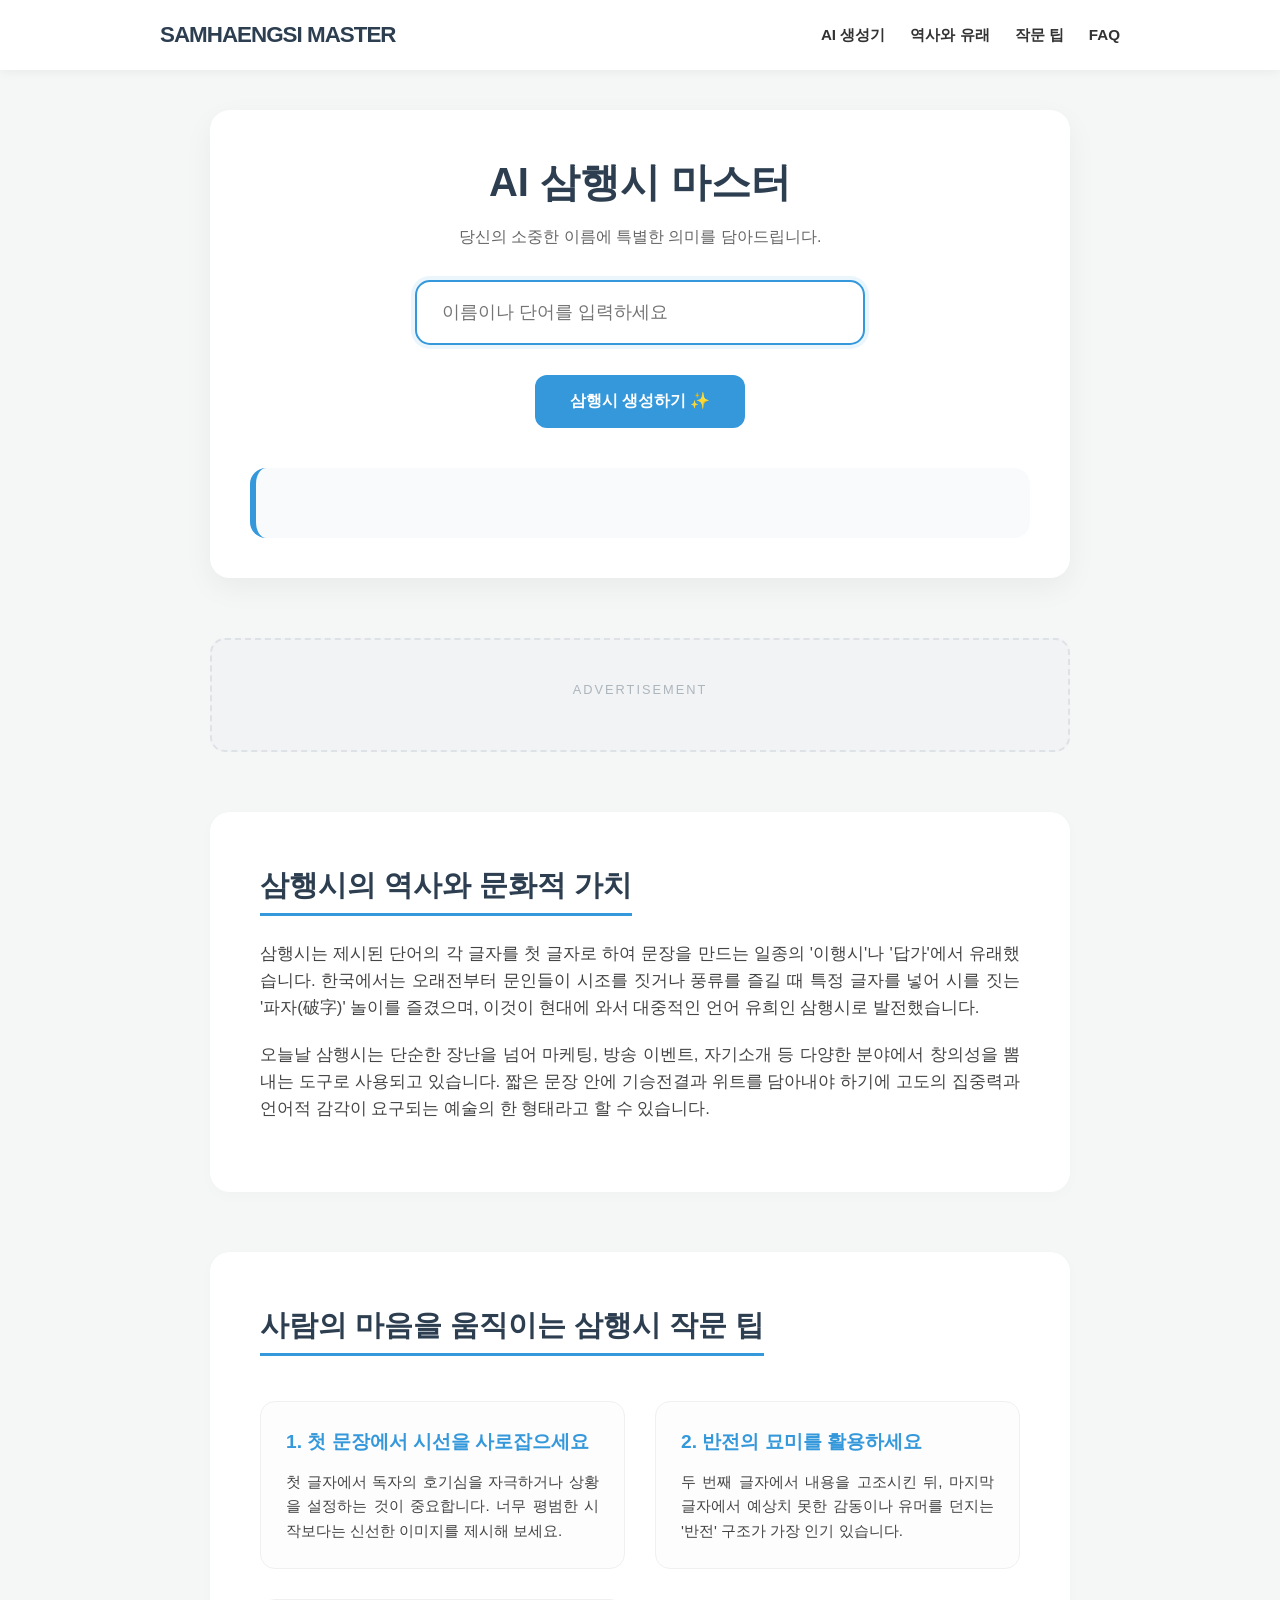
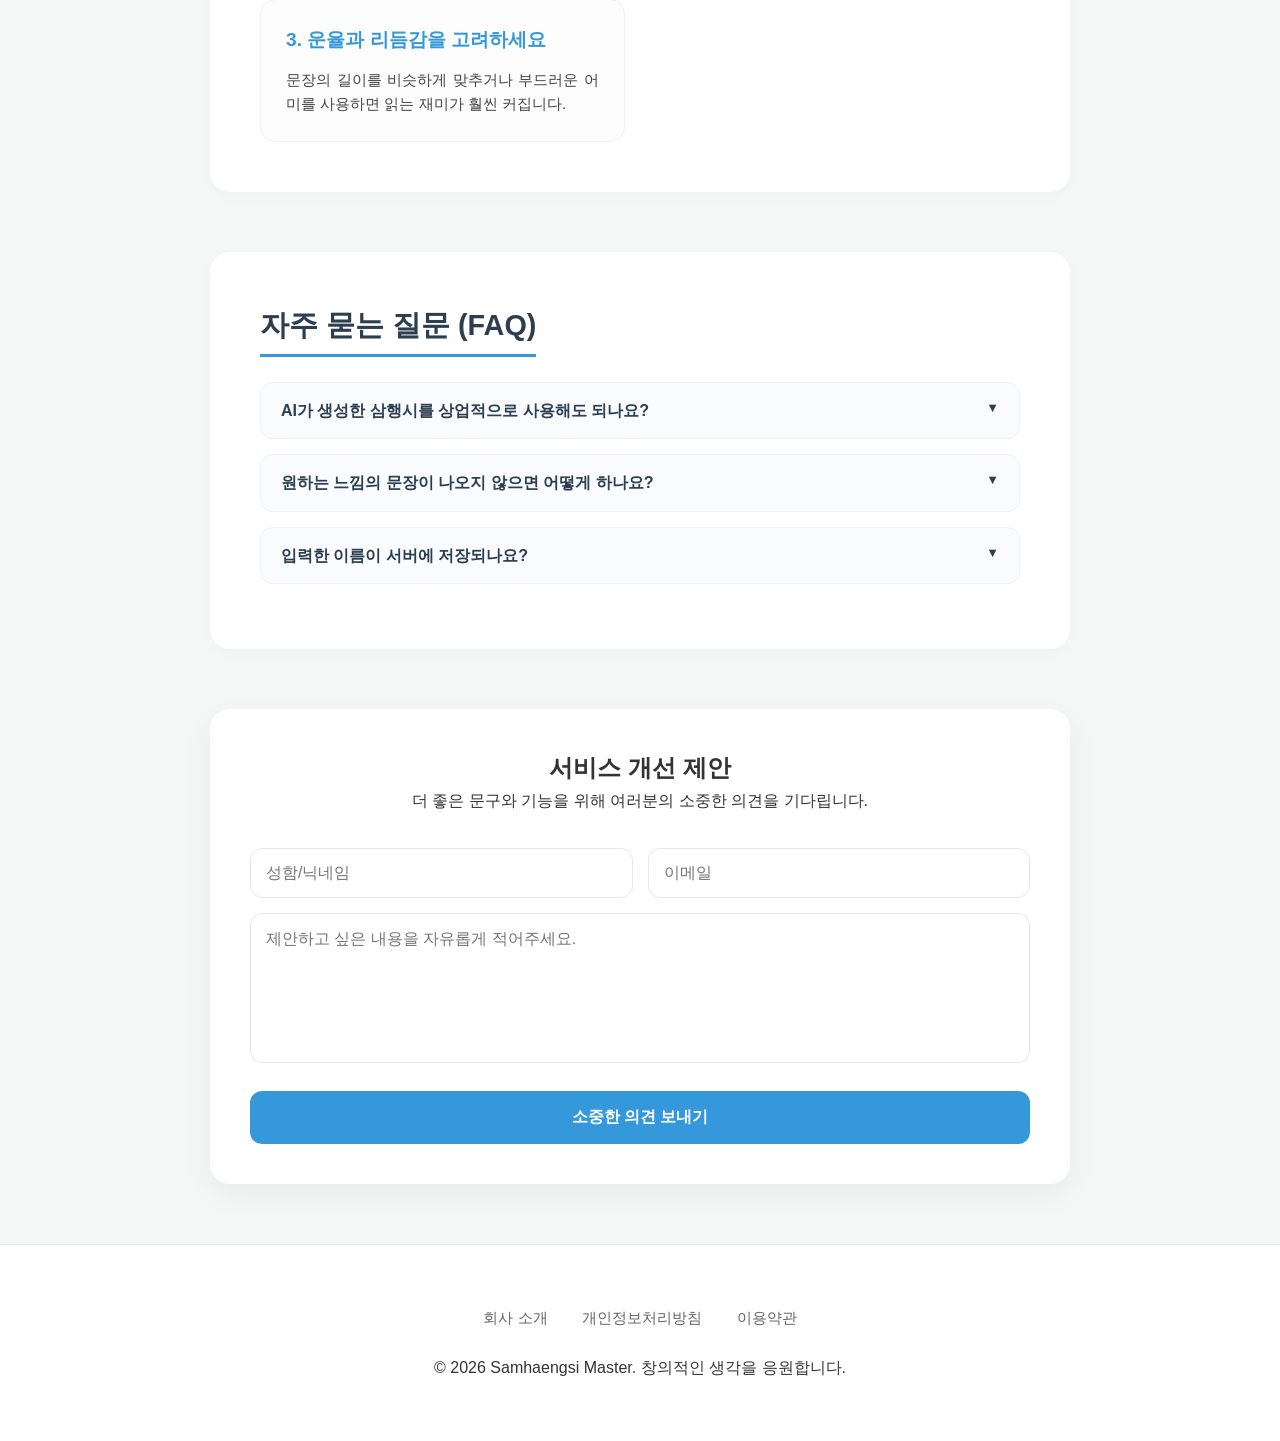
==== commit e812b079: "Major content update for AdSense approval" ====
--- a/index.html
+++ b/index.html
@@ -1,13 +1,29 @@
 <!DOCTYPE html>
 <html lang="ko">
 <head>
+    <!-- Google tag (gtag.js) -->
+    <script async src="https://www.googletagmanager.com/gtag/js?id=G-84EFPF96HW"></script>
+    <script>
+      window.dataLayer = window.dataLayer || [];
+      function gtag(){dataLayer.push(arguments);}
+      gtag('js', new Date());
+
+      gtag('config', 'G-84EFPF96HW');
+    </script>
+    <script type="text/javascript">
+        (function(c,l,a,r,i,t,y){
+            c[a]=c[a]||function(){(c[a].q=c[a].q||[]).push(arguments)};
+            t=l.createElement(r);t.async=1;t.src="https://www.clarity.ms/tag/"+i;
+            y=l.getElementsByTagName(r)[0];y.parentNode.insertBefore(t,y);
+        })(window, document, "clarity", "script", "wb2wrzkjo5");
+    </script>
     <meta charset="UTF-8">
     <meta name="viewport" content="width=device-width, initial-scale=1.0">
-    <title>삼행시 마스터 | AI 기반 창의적인 삼행시 생성기</title>
-    <meta name="description" content="이름만 입력하면 멋진 삼행시를 지어드리는 삼행시 마스터입니다. 인공지능이 제안하는 감성적이고 유머러스한 삼행시를 만나보세요.">
+    <title>삼행시 마스터 | AI 기반 창의적인 삼행시 생성 및 작문 가이드</title>
+    <meta name="description" content="이름과 단어로 멋진 삼행시를 지어보세요. 삼행시의 역사, 작문 팁, 풍부한 예시까지 제공하는 국내 최고의 삼행시 전문 플랫폼입니다.">
     <meta name="google-adsense-account" content="ca-pub-3675438535838084">
     <script async src="https://pagead2.googlesyndication.com/pagead/js/adsbygoogle.js?client=ca-pub-3675438535838084"
-         crossorigin="anonymous"></script>
+     crossorigin="anonymous"></script>
     <link rel="stylesheet" href="style.css">
 </head>
 <body>
@@ -16,24 +32,24 @@
     <nav class="nav-container">
         <div class="logo">SAMHAENGSI MASTER</div>
         <ul class="nav-links">
-            <li><a href="#generator">생성기</a></li>
-            <li><a href="#about">서비스 소개</a></li>
-            <li><a href="#guide">이용 가이드</a></li>
-            <li><a href="#contact">문의하기</a></li>
+            <li><a href="#generator">AI 생성기</a></li>
+            <li><a href="#history">역사와 유래</a></li>
+            <li><a href="#tips">작문 팁</a></li>
+            <li><a href="#faq">FAQ</a></li>
         </ul>
     </nav>
 </header>
 
 <main class="app-container">
-    <!-- Generator Section -->
+    <!-- Main Generator -->
     <section id="generator" class="section card">
         <div class="header">
             <h1>AI 삼행시 마스터</h1>
-            <p>평범한 이름은 멋지게, 희귀한 이름은 위트 있게 지어드립니다.</p>
+            <p>당신의 소중한 이름에 특별한 의미를 담아드립니다.</p>
         </div>
 
         <div class="input-section">
-            <input type="text" id="nameInput" placeholder="이름을 입력하세요 (예: 김철수)" maxlength="10">
+            <input type="text" id="nameInput" placeholder="이름이나 단어를 입력하세요" maxlength="10">
         </div>
 
         <div class="btn-group">
@@ -46,8 +62,9 @@
         </div>
     </section>
 
-    <!-- Ad Space (Placeholder for AdSense) -->
+    <!-- Ad Space -->
     <div class="ad-placeholder">
+        <p>ADVERTISEMENT</p>
         <ins class="adsbygoogle"
              style="display:block"
              data-ad-client="ca-pub-3675438535838084"
@@ -59,49 +76,73 @@
         </script>
     </div>
 
-    <!-- About Section (Content for SEO/AdSense) -->
-    <section id="about" class="section info-content">
-        <h2>삼행시 마스터란?</h2>
-        <p>삼행시 마스터는 한국의 고유한 문학 놀이인 '삼행시'를 누구나 쉽게 즐길 수 있도록 돕는 서비스입니다. 각 글자로 시작하는 문장을 연결하여 하나의 짧은 시나 메시지를 만드는 삼행시는 선물, 이벤트, 자기소개 등 다양한 상황에서 활용됩니다.</p>
-        <p>저희 서비스는 데이터베이스 기반의 감성적인 문구와 유머러스한 반전 문구를 조합하여, 사용자에게 매번 새로운 즐거움을 선사합니다.</p>
+    <!-- History Content -->
+    <section id="history" class="section info-content">
+        <h2>삼행시의 역사와 문화적 가치</h2>
+        <p>삼행시는 제시된 단어의 각 글자를 첫 글자로 하여 문장을 만드는 일종의 '이행시'나 '답가'에서 유래했습니다. 한국에서는 오래전부터 문인들이 시조를 짓거나 풍류를 즐길 때 특정 글자를 넣어 시를 짓는 '파자(破字)' 놀이를 즐겼으며, 이것이 현대에 와서 대중적인 언어 유희인 삼행시로 발전했습니다.</p>
+        <p>오늘날 삼행시는 단순한 장난을 넘어 마케팅, 방송 이벤트, 자기소개 등 다양한 분야에서 창의성을 뽐내는 도구로 사용되고 있습니다. 짧은 문장 안에 기승전결과 위트를 담아내야 하기에 고도의 집중력과 언어적 감각이 요구되는 예술의 한 형태라고 할 수 있습니다.</p>
     </section>
 
-    <section id="guide" class="section info-content">
-        <h2>어떻게 이용하나요?</h2>
-        <ul>
-            <li><strong>이름 입력:</strong> 생성하고 싶은 이름이나 단어를 입력창에 넣으세요.</li>
-            <li><strong>랜덤 생성:</strong> 버튼을 누를 때마다 각 글자에 어울리는 최적의 문장이 랜덤하게 조합됩니다.</li>
-            <li><strong>결과 공유:</strong> 마음에 드는 삼행시가 나왔다면 '복사하기' 버튼을 눌러 친구나 가족에게 전달해 보세요!</li>
-        </ul>
+    <!-- Tips Content -->
+    <section id="tips" class="section info-content">
+        <h2>사람의 마음을 움직이는 삼행시 작문 팁</h2>
+        <div class="tips-grid">
+            <div class="tip-item">
+                <h3>1. 첫 문장에서 시선을 사로잡으세요</h3>
+                <p>첫 글자에서 독자의 호기심을 자극하거나 상황을 설정하는 것이 중요합니다. 너무 평범한 시작보다는 신선한 이미지를 제시해 보세요.</p>
+            </div>
+            <div class="tip-item">
+                <h3>2. 반전의 묘미를 활용하세요</h3>
+                <p>두 번째 글자에서 내용을 고조시킨 뒤, 마지막 글자에서 예상치 못한 감동이나 유머를 던지는 '반전' 구조가 가장 인기 있습니다.</p>
+            </div>
+            <div class="tip-item">
+                <h3>3. 운율과 리듬감을 고려하세요</h3>
+                <p>문장의 길이를 비슷하게 맞추거나 부드러운 어미를 사용하면 읽는 재미가 훨씬 커집니다.</p>
+            </div>
+        </div>
     </section>
 
-    <!-- Policy Links & Contact -->
-    <section id="contact" class="section">
-        <div class="contact-card">
-            <h2>제휴 및 의견 제안</h2>
-            <p>서비스 개선을 위한 소중한 의견이나 비즈니스 제휴 문의는 아래 폼을 통해 보내주세요.</p>
-            <form action="https://formspree.io/f/mqewkakv" method="POST" class="contact-form">
-                <div class="input-group">
-                    <input type="text" name="name" required placeholder="이름/업체명">
-                </div>
-                <div class="input-group">
-                    <input type="email" name="_replyto" required placeholder="이메일 주소">
-                </div>
-                <div class="input-group">
-                    <textarea name="message" required placeholder="문의 내용을 입력해주세요."></textarea>
-                </div>
-                <button type="submit" class="btn-primary">문의 보내기</button>
-            </form>
+    <!-- FAQ Section -->
+    <section id="faq" class="section info-content">
+        <h2>자주 묻는 질문 (FAQ)</h2>
+        <div class="faq-list">
+            <details>
+                <summary>AI가 생성한 삼행시를 상업적으로 사용해도 되나요?</summary>
+                <p>네, 삼행시 마스터가 생성한 결과물은 개인적, 상업적 용도로 자유롭게 활용하실 수 있습니다. 단, 결과물에 의한 저작권 분쟁에 대해서는 책임지지 않습니다.</p>
+            </details>
+            <details>
+                <summary>원하는 느낌의 문장이 나오지 않으면 어떻게 하나요?</summary>
+                <p>'삼행시 생성하기' 버튼을 다시 누르면 새로운 조합의 문장이 생성됩니다. 마음에 들 때까지 여러 번 시도해 보세요!</p>
+            </details>
+            <details>
+                <summary>입력한 이름이 서버에 저장되나요?</summary>
+                <p>아니요. 저희 서비스는 사용자의 입력 데이터를 별도로 서버에 수집하거나 저장하지 않습니다. 안심하고 이용하세요.</p>
+            </details>
         </div>
+    </section>
+
+    <!-- Contact & Feedback -->
+    <section id="contact" class="section card contact-box">
+        <h2>서비스 개선 제안</h2>
+        <p>더 좋은 문구와 기능을 위해 여러분의 소중한 의견을 기다립니다.</p>
+        <form action="https://formspree.io/f/mqewkakv" method="POST" class="contact-form">
+            <div class="form-row">
+                <input type="text" name="name" required placeholder="성함/닉네임">
+                <input type="email" name="_replyto" required placeholder="이메일">
+            </div>
+            <textarea name="message" required placeholder="제안하고 싶은 내용을 자유롭게 적어주세요."></textarea>
+            <button type="submit" class="btn-primary">소중한 의견 보내기</button>
+        </form>
     </section>
 </main>
 
 <footer class="footer">
     <div class="footer-links">
+        <a href="about.html">회사 소개</a>
         <a href="privacy.html">개인정보처리방침</a>
         <a href="terms.html">이용약관</a>
     </div>
-    <p>© 2026 Samhaengsi Master. All rights reserved.</p>
+    <p>© 2026 Samhaengsi Master. 창의적인 생각을 응원합니다.</p>
 </footer>
 
 <div id="toast">복사되었습니다!</div>
--- a/style.css
+++ b/style.css
@@ -69,219 +69,98 @@
 
 /* Main Layout */
 .app-container {
-    max-width: 800px;
+    max-width: 900px;
     margin: 40px auto;
     padding: 0 20px;
 }
 
 .section {
-    margin-bottom: 50px;
+    margin-bottom: 60px;
 }
 
 .card {
     background: var(--card-bg);
     padding: 40px;
     border-radius: 20px;
-    box-shadow: 0 4px 20px rgba(0,0,0,0.04);
-    text-align: center;
+    box-shadow: 0 10px 30px rgba(0,0,0,0.05);
 }
 
 /* Generator Styling */
-.header h1 {
-    font-size: 2.2rem;
-    margin-bottom: 15px;
-    color: var(--primary-color);
-}
+.header { text-align: center; margin-bottom: 30px; }
+.header h1 { font-size: 2.5rem; color: var(--primary-color); margin-bottom: 10px; }
+.header p { color: var(--text-sub); }
 
-.input-section {
-    margin: 30px 0;
-}
-
+.input-section { text-align: center; margin: 30px 0; }
 input {
     width: 100%;
-    max-width: 400px;
-    padding: 18px 25px;
+    max-width: 450px;
+    padding: 20px 25px;
     border: 2px solid var(--border-color);
     border-radius: 15px;
     font-size: 1.1rem;
     outline: none;
     transition: all 0.3s;
 }
-
 input:focus {
     border-color: var(--accent-color);
     box-shadow: 0 0 0 4px rgba(52, 152, 219, 0.1);
 }
 
-.btn-group {
-    display: flex;
-    justify-content: center;
-    gap: 15px;
-    flex-wrap: wrap;
-}
-
-button {
-    padding: 16px 32px;
-    border: none;
-    border-radius: 12px;
-    font-size: 1rem;
-    font-weight: 700;
-    cursor: pointer;
-    transition: all 0.2s;
-}
-
-.btn-primary {
-    background-color: var(--accent-color);
-    color: white;
-}
-
-.btn-primary:hover {
-    background-color: #2980b9;
-    transform: translateY(-2px);
-}
-
-.btn-copy {
-    background-color: #ecf0f1;
-    color: #2c3e50;
-    display: none;
-}
+.btn-group { display: flex; justify-content: center; gap: 15px; flex-wrap: wrap; }
+button { padding: 16px 35px; border: none; border-radius: 12px; font-size: 1rem; font-weight: 700; cursor: pointer; transition: all 0.2s; }
+.btn-primary { background-color: var(--accent-color); color: white; }
+.btn-primary:hover { background-color: #2980b9; transform: translateY(-2px); }
+.btn-copy { background-color: #ecf0f1; color: #2c3e50; display: none; }
 
 /* Poem Result */
-.poem-card {
-    margin-top: 40px;
-    padding: 30px;
-    background: #f8fafc;
-    border-radius: 16px;
-    border-left: 5px solid var(--accent-color);
-    text-align: left;
-}
+.poem-card { margin-top: 40px; padding: 35px; background: #f8fafc; border-radius: 16px; border-left: 6px solid var(--accent-color); animation: slideUp 0.5s ease-out; }
+@keyframes slideUp { from { opacity: 0; transform: translateY(20px); } to { opacity: 1; transform: translateY(0); } }
+.poem-line { display: flex; margin-bottom: 20px; align-items: flex-start; }
+.initial-box { width: 45px; height: 45px; background: var(--primary-color); color: white; display: flex; align-items: center; justify-content: center; border-radius: 10px; font-weight: 900; margin-right: 20px; flex-shrink: 0; font-size: 1.2rem; }
+.content-text { font-size: 1.15rem; color: #334155; padding-top: 8px; font-weight: 500; }
 
-.poem-line {
-    display: flex;
-    margin-bottom: 15px;
-    align-items: flex-start;
-}
+/* Content Sections */
+.info-content { background: white; padding: 50px; border-radius: 20px; box-shadow: 0 4px 15px rgba(0,0,0,0.02); }
+.info-content h2 { margin-bottom: 25px; color: var(--primary-color); font-size: 1.8rem; border-bottom: 3px solid var(--accent-color); display: inline-block; padding-bottom: 5px; }
+.info-content p { margin-bottom: 20px; font-size: 1.05rem; color: #444; text-align: justify; }
 
-.initial-box {
-    width: 40px;
-    height: 40px;
-    background: var(--primary-color);
-    color: white;
-    display: flex;
-    align-items: center;
-    justify-content: center;
-    border-radius: 8px;
-    font-weight: 900;
-    margin-right: 15px;
-    flex-shrink: 0;
-}
+/* Tips Grid */
+.tips-grid { display: grid; grid-template-columns: repeat(auto-fit, minmax(250px, 1fr)); gap: 30px; margin-top: 20px; }
+.tip-item { background: #fdfdfd; padding: 25px; border-radius: 15px; border: 1px solid #f0f0f0; }
+.tip-item h3 { color: var(--accent-color); margin-bottom: 12px; font-size: 1.2rem; }
+.tip-item p { font-size: 0.95rem; margin-bottom: 0; }
 
-.content-text {
-    font-size: 1.1rem;
-    color: #334155;
-    padding-top: 5px;
-}
-
-/* Info Sections */
-.info-content {
-    background: white;
-    padding: 40px;
-    border-radius: 20px;
-}
-
-.info-content h2 {
-    margin-bottom: 20px;
-    color: var(--primary-color);
-}
-
-.info-content p, .info-content ul {
-    margin-bottom: 15px;
-    color: var(--text-sub);
-}
-
-.info-content ul {
-    padding-left: 20px;
-}
-
-.info-content li {
-    margin-bottom: 10px;
-}
+/* FAQ Section */
+.faq-list details { background: #f9fbff; padding: 15px 20px; border-radius: 12px; margin-bottom: 15px; border: 1px solid #eef2f8; }
+.faq-list summary { font-weight: 700; cursor: pointer; color: var(--primary-color); list-style: none; position: relative; padding-right: 30px; }
+.faq-list summary::after { content: '▼'; position: absolute; right: 0; font-size: 0.8rem; transition: transform 0.3s; }
+.faq-list details[open] summary::after { transform: rotate(180deg); }
+.faq-list p { margin-top: 15px; padding-top: 15px; border-top: 1px solid #e2e8f0; font-size: 0.95rem; margin-bottom: 0; }
 
 /* Ad Placeholder */
-.ad-placeholder {
-    background: #eef2f7;
-    border: 1px dashed #cbd5e0;
-    height: 100px;
-    display: flex;
-    align-items: center;
-    justify-content: center;
-    margin-bottom: 50px;
-    border-radius: 10px;
-    color: #a0aec0;
-    font-size: 0.9rem;
-}
-
-/* Footer & Policies */
-.footer {
-    padding: 60px 20px;
-    background: #fff;
-    border-top: 1px solid var(--border-color);
-    text-align: center;
-}
-
-.footer-links {
-    margin-bottom: 20px;
-}
-
-.footer-links a {
-    margin: 0 15px;
-    text-decoration: none;
-    color: var(--text-sub);
-    font-size: 0.9rem;
-}
+.ad-placeholder { background: #f1f3f5; border: 2px dashed #dee2e6; padding: 40px; text-align: center; margin-bottom: 60px; border-radius: 15px; color: #adb5bd; }
+.ad-placeholder p { font-size: 0.8rem; letter-spacing: 2px; margin-bottom: 10px; }
 
 /* Contact Form */
-.contact-card {
-    background: white;
-    padding: 40px;
-    border-radius: 20px;
-}
+.contact-box { text-align: center; }
+.contact-form { margin-top: 35px; text-align: left; }
+.form-row { display: flex; gap: 15px; margin-bottom: 15px; }
+.form-row input { flex: 1; max-width: none; }
+.contact-form input, .contact-form textarea { width: 100%; padding: 15px; border: 1px solid var(--border-color); border-radius: 12px; outline: none; font-size: 1rem; }
+.contact-form textarea { height: 150px; margin-bottom: 20px; resize: none; }
+.contact-box .btn-primary { width: 100%; }
 
-.contact-form {
-    margin-top: 30px;
-}
+/* Footer */
+.footer { padding: 60px 20px; background: white; border-top: 1px solid var(--border-color); text-align: center; }
+.footer-links { margin-bottom: 25px; }
+.footer-links a { margin: 0 15px; text-decoration: none; color: var(--text-sub); font-size: 0.95rem; font-weight: 500; }
+.footer-links a:hover { color: var(--accent-color); }
 
-.contact-form .input-group {
-    margin-bottom: 15px;
-}
-
-.contact-form input, .contact-form textarea {
-    width: 100%;
-    padding: 15px;
-    border: 1px solid var(--border-color);
-    border-radius: 10px;
-    outline: none;
-}
-
-.contact-form textarea {
-    height: 120px;
-}
-
-#toast {
-    position: fixed;
-    bottom: 30px;
-    left: 50%;
-    transform: translateX(-50%);
-    background: rgba(0,0,0,0.85);
-    color: white;
-    padding: 12px 25px;
-    border-radius: 30px;
-    display: none;
-    z-index: 2000;
-}
+#toast { position: fixed; bottom: 30px; left: 50%; transform: translateX(-50%); background: rgba(0,0,0,0.85); color: white; padding: 12px 30px; border-radius: 50px; display: none; z-index: 2000; font-weight: 600; box-shadow: 0 5px 15px rgba(0,0,0,0.2); }
 
 @media (max-width: 600px) {
     .nav-links { display: none; }
-    .card { padding: 25px; }
-    .header h1 { font-size: 1.8rem; }
+    .info-content { padding: 30px 20px; }
+    .form-row { flex-direction: column; }
+    .header h1 { font-size: 2rem; }
 }
